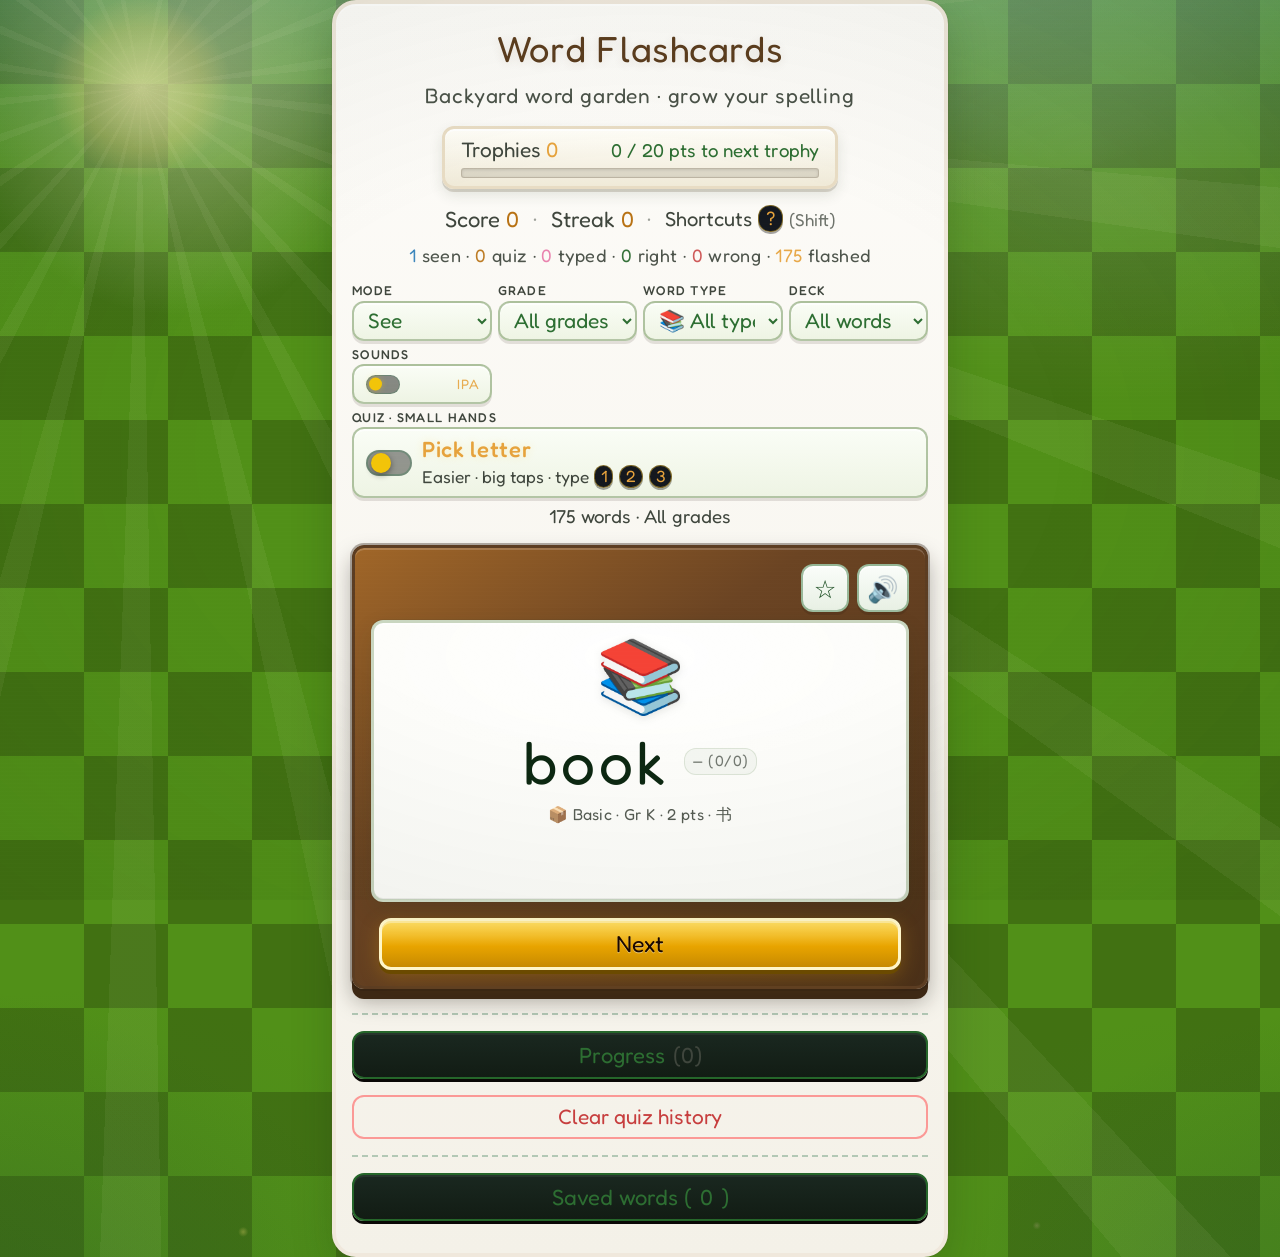
==== flashcards/index.html @ f50a5a00 "flashcards: trail panel fits full-scale mascot; theme and trail UX - Add strip-wrap padding and stag" ====
<!DOCTYPE html>
<html lang="en">
<head>
  <meta charset="UTF-8" />
  <meta name="viewport" content="width=device-width, initial-scale=1" />
  <meta name="description" content="Word flashcards in a bright backyard theme — see or quiz. Works from file:// via words-embed.js." />
  <title>Word Flashcards</title>
  <link rel="icon" href="favicon.png" type="image/png" sizes="32x32" />
  <link rel="preconnect" href="https://fonts.googleapis.com" />
  <link rel="preconnect" href="https://fonts.gstatic.com" crossorigin />
  <link
    href="https://fonts.googleapis.com/css2?family=Fredoka:wght@400;500;600&family=Fredoka+One&display=swap"
    rel="stylesheet"
  />
  <link rel="stylesheet" href="styles.css" />
</head>
<body>
  <div class="app">
    <header class="site-header">
      <h1 class="site-header__title">Word Flashcards</h1>
      <p class="site-header__subtitle">Backyard word garden · grow your spelling</p>
      <div class="site-header__trophy" id="trophy-panel">
        <div class="site-header__trophy-row">
          <span class="site-header__trophy-label">Trophies <strong id="trophy-val">0</strong></span>
          <span class="site-header__trophy-pts" id="trophy-to-next" aria-live="polite">0 / 20 pts to next trophy</span>
        </div>
        <div
          class="trophy-bar"
          id="trophy-bar"
          role="progressbar"
          aria-valuemin="0"
          aria-valuemax="20"
          aria-valuenow="0"
          aria-label="Points toward next trophy"
        >
          <div class="trophy-bar__fill" id="trophy-bar-fill"></div>
        </div>
      </div>
      <p class="site-header__stats" id="score-strip" aria-live="polite">
        <span class="site-header__stat">Score <strong id="points-val">0</strong></span>
        <span class="site-header__sep">·</span>
        <span class="site-header__stat">Streak <strong id="streak-val">0</strong></span>
        <span class="site-header__sep">·</span>
        <span
          class="site-header__stat site-header__kbd-hint"
          title="Show keyboard shortcuts (Shift+?)"
          >Shortcuts <kbd class="kbd-chip kbd-chip--tiny">?</kbd>
          <span class="site-header__kbd-hint-sub">(Shift)</span></span>
      </p>
      <p
        class="site-header__coverage"
        id="coverage-stats"
        aria-live="polite"
        aria-atomic="true"
      ></p>
    </header>

    <div class="control-bar" role="toolbar" aria-label="Study options">
      <div class="control-bar__field">
        <label class="control-bar__label" for="study-mode">Mode</label>
        <select id="study-mode" class="control-bar__select" autocomplete="off" title="Study mode">
          <option value="see">See</option>
          <option value="quiz">Quiz</option>
          <option value="typeall">Type word</option>
        </select>
      </div>
      <div class="control-bar__field">
        <label class="control-bar__label" for="grade-filter">Grade</label>
        <select
          id="grade-filter"
          class="control-bar__select"
          autocomplete="off"
          title="Up to this reading grade"
        ></select>
      </div>
      <div class="control-bar__field">
        <label class="control-bar__label" for="word-type-filter">Word type</label>
        <select
          id="word-type-filter"
          class="control-bar__select"
          autocomplete="off"
          title="Filter by phonics or topic"
        ></select>
      </div>
      <div class="control-bar__field">
        <label class="control-bar__label" for="deck-scope">Deck</label>
        <select id="deck-scope" class="control-bar__select" autocomplete="off" title="Which cards">
          <option value="all">All words</option>
          <option value="favorites">Saved</option>
        </select>
      </div>
      <div class="control-bar__field control-bar__field--phonetics">
        <span class="control-bar__label" id="phonetic-marks-label">Sounds</span>
        <label class="cycle-maze-toggle control-bar__phonetics-toggle">
          <input
            type="checkbox"
            id="phonetic-marks-toggle"
            class="cycle-maze-toggle__input sr-only"
            role="switch"
            autocomplete="off"
            aria-checked="false"
            aria-labelledby="phonetic-marks-label"
            aria-describedby="phonetic-marks-hint"
          />
          <span class="cycle-maze-toggle__track" aria-hidden="true"></span>
          <span class="cycle-maze-toggle__text">IPA</span>
        </label>
        <span id="phonetic-marks-hint" class="sr-only">
          When on, show IPA and “Say” spelling on each card and in word peek.
        </span>
      </div>
      <div
        class="control-bar__field control-bar__field--quiz-gap-choose"
        id="quiz-gap-choice-field"
        hidden
      >
        <span class="control-bar__label">Quiz · small hands</span>
        <label class="pick-letter-toggle">
          <input
            type="checkbox"
            id="quiz-gap-choice-mode"
            class="pick-letter-toggle__input sr-only"
            role="switch"
            autocomplete="off"
            aria-checked="false"
            aria-label="Pick letter with big buttons and number keys"
          />
          <span class="pick-letter-toggle__surface" aria-hidden="true">
            <span class="pick-letter-toggle__track">
              <span class="pick-letter-toggle__knob"></span>
            </span>
          </span>
          <span class="pick-letter-toggle__copy">
            <span class="pick-letter-toggle__title">Pick letter</span>
            <span class="pick-letter-toggle__sub"
              >Easier · big taps · type
              <kbd class="kbd-chip kbd-chip--tiny">1</kbd> <kbd class="kbd-chip kbd-chip--tiny">2</kbd>
              <kbd class="kbd-chip kbd-chip--tiny">3</kbd></span>
          </span>
        </label>
      </div>
    </div>

    <p class="deck-hint" id="deck-hint" aria-live="polite"></p>

    <main class="main">
      <section id="card" class="flashcard" aria-label="Current word">
        <div class="flashcard__toolbar">
          <button
            type="button"
            id="btn-favorite"
            class="flashcard__tool flashcard__tool--fav"
            title="Save word"
            aria-label="Save word"
            aria-pressed="false"
          >
            &#9734;
          </button>
          <button type="button" id="btn-speak" class="flashcard__tool" title="Hear word" aria-label="Hear word">
            &#128266;
          </button>
        </div>

        <div class="flashcard__surface">
          <div class="flashcard__fx" aria-hidden="true">
            <div class="flashcard__waka">
              <div class="flashcard__waka-pellets">
                <i></i><i></i><i></i><i></i><i></i><i></i><i></i>
              </div>
              <div class="flashcard__waka-pac">
                <div class="flashcard__waka-pac-face"></div>
              </div>
            </div>
            <div class="flashcard__ghost-boo">
              <span class="flashcard__ghost-sprite">&#128123;</span>
            </div>
          </div>
          <span id="card-emoji" class="flashcard__emoji" aria-hidden="true"></span>
          <div id="card-word-row" class="flashcard__word-row">
            <p id="card-english" class="flashcard__word" hidden></p>
            <span id="card-meta-rate" class="word-rate-pill word-rate-pill--by-word"></span>
          </div>

          <div
            id="card-pronunciation"
            class="flashcard__pronunciation"
            hidden
            aria-hidden="true"
          >
            <span id="card-pron-ipa-seg" class="flashcard__pron-seg" hidden>
              <span class="flashcard__pron-label">IPA</span>
              <span id="card-pron-ipa" class="flashcard__pron-ipa"></span>
            </span>
            <span id="card-pron-mid" class="flashcard__pron-mid" hidden aria-hidden="true">·</span>
            <span id="card-pron-respell-seg" class="flashcard__pron-seg" hidden>
              <span class="flashcard__pron-label">Say</span>
              <span id="card-pron-respell" class="flashcard__pron-respell"></span>
            </span>
          </div>

          <div
            id="cycle-maze-outer"
            class="cycle-maze-outer"
            hidden
          >
            <div class="cycle-maze-outer__bar">
              <label class="cycle-maze-toggle">
                <input
                  type="checkbox"
                  id="cycle-maze-toggle"
                  class="cycle-maze-toggle__input sr-only"
                  role="switch"
                  checked
                  autocomplete="off"
                  aria-checked="true"
                  aria-label="Show eat trail (chomper and suns)"
                />
                <span class="cycle-maze-toggle__track" aria-hidden="true"></span>
                <span class="cycle-maze-toggle__text">Trail</span>
              </label>
            </div>
            <div
              id="cycle-maze"
              class="cycle-maze"
              role="region"
              aria-label="Chomper eats one sun each time you get a word right. Ten rights refill the row."
              hidden
            >
              <p class="cycle-maze__stats" id="cycle-maze-stats" aria-live="polite"></p>
              <div class="cycle-maze__strip-wrap">
                <div class="cycle-maze__stage">
                  <div
                    class="cycle-maze__chomper-slot"
                    id="cycle-maze-chomper-slot"
                    aria-hidden="true"
                  ></div>
                  <div class="cycle-maze__strip" id="cycle-maze-strip" role="list"></div>
                </div>
              </div>
            </div>
          </div>

          <div id="spell-zone" class="flashcard__spell" hidden>
            <div id="quiz-word-row" class="flashcard__word-row flashcard__word-row--quiz"></div>
            <div id="spell-inline" class="spell-inline"></div>
            <input
              id="spell-input"
              class="spell-input-inline"
              type="text"
              maxlength="1"
              autocomplete="off"
              spellcheck="false"
              autocapitalize="off"
              inputmode="text"
              aria-label="Your answer"
            />
            <div id="spell-choice-wrap" class="spell-choice-wrap" hidden>
              <p id="spell-choice-hint" class="spell-choice-hint"></p>
              <div
                id="spell-choice-row"
                class="spell-choice-row"
                role="group"
                aria-label="Missing letter: choose 1, 2, or 3 on the keyboard, or tap"
              ></div>
            </div>
          </div>

          <p id="card-meta" class="flashcard__meta flashcard__meta-wrap">
            <span id="card-meta-line" class="flashcard__meta-line"></span>
          </p>
          <p id="feedback" class="flashcard__feedback" role="status" aria-live="assertive"></p>
        </div>

        <div class="flashcard__actions">
          <button
            type="button"
            id="btn-cheat"
            class="btn btn--secondary"
            hidden
            aria-label="Peek shows the letter and spells the word"
          >
            Peek
          </button>
          <button type="button" id="btn-next" class="btn btn--primary">Next</button>
        </div>
      </section>

      <p id="load-error" class="load-error" hidden></p>

      <section class="progress-panel" id="review-panel" aria-label="Quiz progress">
        <button type="button" class="progress-panel__toggle" id="btn-review-toggle" aria-expanded="false">
          Progress <span class="progress-panel__count">(<span id="review-count">0</span>)</span>
        </button>
        <div class="progress-panel__body" id="review-body" hidden>
          <p class="progress-panel__hint" id="review-empty">
            Take a quiz to see words here. Tap a word to open it like See mode (save, hear).
          </p>
          <div class="progress-grid" aria-label="Words and scores">
            <div class="progress-grid__head">
              <span>Word</span>
              <span>Score</span>
              <span class="progress-grid__pct-h">%</span>
            </div>
            <ul class="progress-grid__list" id="review-list"></ul>
          </div>
        </div>
      </section>

      <div class="history-reset">
        <button type="button" id="btn-clear-history" class="btn btn--clear-history">
          Clear quiz history
        </button>
      </div>

      <section class="progress-panel progress-panel--favorites" id="favorites-panel" aria-label="Saved words">
        <button type="button" class="progress-panel__toggle" id="btn-favorites-toggle" aria-expanded="false">
          Saved words (<span id="favorites-count">0</span>)
        </button>
        <div class="progress-panel__body" id="favorites-body" hidden>
          <p class="progress-panel__hint" id="favorites-empty">
            Tap Save on a card, then choose Saved in Deck. Tap a saved word for details, sound, and save.
          </p>
          <ul class="saved-list" id="favorites-list"></ul>
        </div>
      </section>
    </main>
  </div>

  <aside id="chinese-aside" class="chinese-aside" hidden aria-hidden="true"></aside>

  <div class="word-peek-modal" id="word-peek-modal" hidden>
    <div class="word-peek-modal__backdrop" id="word-peek-modal-backdrop"></div>
    <div
      class="word-peek-modal__panel flashcard word-peek-modal__flashcard"
      role="dialog"
      aria-modal="true"
      aria-labelledby="word-peek-word"
    >
      <div class="flashcard__toolbar word-peek-modal__toolbar">
        <button
          type="button"
          id="word-peek-favorite"
          class="flashcard__tool flashcard__tool--fav"
          title="Save word"
          aria-label="Save word"
          aria-pressed="false"
          disabled
        >
          &#9734;
        </button>
        <button
          type="button"
          id="word-peek-speak"
          class="flashcard__tool"
          title="Hear word"
          aria-label="Hear word"
        >
          &#128266;
        </button>
      </div>
      <div class="flashcard__surface word-peek-modal__surface">
        <span id="word-peek-emoji" class="flashcard__emoji" aria-hidden="true"></span>
        <p id="word-peek-word" class="flashcard__word"></p>
        <div
          id="word-peek-pronunciation"
          class="flashcard__pronunciation word-peek-modal__pron"
          hidden
          aria-hidden="true"
        >
          <span id="word-peek-pron-ipa-seg" class="flashcard__pron-seg" hidden>
            <span class="flashcard__pron-label">IPA</span>
            <span id="word-peek-pron-ipa" class="flashcard__pron-ipa"></span>
          </span>
          <span id="word-peek-pron-mid" class="flashcard__pron-mid" hidden aria-hidden="true">·</span>
          <span id="word-peek-pron-respell-seg" class="flashcard__pron-seg" hidden>
            <span class="flashcard__pron-label">Say</span>
            <span id="word-peek-pron-respell" class="flashcard__pron-respell"></span>
          </span>
        </div>
        <div id="word-peek-meta" class="flashcard__meta word-peek-modal__meta flashcard__meta--condensed">
          <span id="word-peek-meta-line" class="flashcard__meta-line"></span>
          <span id="word-peek-meta-rate" class="word-rate-pill word-rate-pill--peek"></span>
        </div>
      </div>
      <button type="button" id="word-peek-close" class="btn btn--primary word-peek-modal__close">
        Close
      </button>
    </div>
  </div>

  <div class="kbd-shortcuts-modal" id="kbd-shortcuts-modal" hidden>
    <div class="kbd-shortcuts-modal__backdrop" id="kbd-shortcuts-modal-backdrop"></div>
    <div
      class="kbd-shortcuts-modal__panel"
      role="dialog"
      aria-modal="true"
      aria-labelledby="kbd-shortcuts-title"
    >
      <h2 id="kbd-shortcuts-title" class="kbd-shortcuts-modal__title">Keyboard shortcuts</h2>
      <ul class="kbd-shortcuts-modal__list" id="kbd-shortcuts-list"></ul>
      <p class="kbd-shortcuts-modal__footnote" id="kbd-shortcuts-footnote"></p>
      <button type="button" id="kbd-shortcuts-close" class="btn btn--primary">
        Close
      </button>
    </div>
  </div>

  <script src="words-embed.js"></script>
  <script src="app.js" defer></script>
</body>
</html>
---- flashcards/styles.css ----
/* Backyard / lawn · bright daytime palette (legacy token names keep components working) */
:root {
  --space-1: 8px;
  --space-2: 16px;
  --space-3: 24px;
  --space-4: 32px;
  /* Accents — sunflower, flower, veggie pops */
  --pac-yellow: #f2c409;
  --pac-yellow-hot: #ffe066;
  --ghost-cyan: #3d8c6e;
  --ghost-pink: #e879a9;
  --ghost-orange: #e8943a;
  --ghost-red: #d94a4a;
  --maze-navy: #2d5a1f;
  --maze-ink: #1a3312;
  --crt-bg: #5a9a3e;
  --crt-surface: #e8f4dc;
  --crt-screen: #fafcf8;
  --crt-green: #2d6e32;
  --crt-green-dim: #25662a;
  --crt-amber: #b87214;
  --crt-amber-hot: #e6a23c;
  --crt-red: #c73e3e;
  --crt-blue: #2f7eb8;
  --bezel: #6b4423;
  --bezel-lit: #8b5a2b;
  /* High-contrast reading text (cream / white panels) */
  --ink: #141c16;
  --muted: #3f463d;
  --text-soft: #4a5248;
  --card-bg: var(--crt-screen);
  --accent: var(--crt-green);
  --accent-soft: rgba(45, 110, 50, 0.14);
  --primary: var(--crt-green-dim);
  --primary-dark: #1a4220;
  /* Backyard lawn: big squares — two deep greens (readable UI stays on .app / card) */
  --lawn-check-light: #519018;
  --lawn-check-dark: #417112;
  --lawn-check-size: clamp(80px, 22vmin, 168px);
  --good: var(--crt-green);
  --bad: var(--crt-red);
  --fav-on: var(--pac-yellow-hot);
  --radius-card: 12px;
  --radius-pill: 12px;
  --shadow-card: inset 0 2px 0 rgba(255, 255, 255, 0.45), inset 0 -1px 0 rgba(0, 0, 0, 0.06),
    0 0 0 1px rgba(62, 48, 28, 0.12), 0 10px 24px rgba(30, 60, 24, 0.12);
  /* Kid-friendly: rounded, readable (IPA still uses system phonetic fonts on .flashcard__pron-ipa) */
  --font-display: "Fredoka One", "Fredoka", system-ui, sans-serif;
  --font-marquee: var(--font-display);
  font-family: "Fredoka", system-ui, "Segoe UI", sans-serif;
  font-size: 22px;
  font-weight: 400;
}

*,
*::before,
*::after {
  box-sizing: border-box;
}

body {
  margin: 0;
  min-height: 100dvh;
  color: var(--ink);
  -webkit-tap-highlight-color: transparent;
  background-color: var(--lawn-check-dark);
  /* Layered sky + lawn cartoon vibe (PvZ-like): soft sun, rays, distant plants — low contrast */
  background-image:
    /* Sun: bright core */
    radial-gradient(
      circle 14vmin at 11% 7%,
      rgba(255, 244, 175, 0.55) 0%,
      rgba(255, 228, 120, 0.22) 48%,
      transparent 72%
    ),
    /* Sun: very soft long rays */
    repeating-conic-gradient(
      from 0deg at 11% 7%,
      transparent 0deg 11deg,
      rgba(255, 252, 215, 0.055) 11deg 14deg
    ),
    /* Big daylight wash */
    radial-gradient(circle 52vmin at 14% 8%, rgba(255, 248, 214, 0.38) 0%, transparent 46%),
    /* Bottom “bushes” / plant mass — corners only, sits on lawn */
    radial-gradient(ellipse 72% 52% at -10% 108%, rgba(34, 78, 32, 0.32) 0%, transparent 58%),
    radial-gradient(ellipse 48% 38% at 6% 102%, rgba(58, 112, 48, 0.22) 0%, transparent 62%),
    radial-gradient(ellipse 68% 48% at 112% 106%, rgba(36, 82, 34, 0.3) 0%, transparent 56%),
    radial-gradient(ellipse 44% 34% at 94% 101%, rgba(62, 118, 52, 0.2) 0%, transparent 60%),
    /* Tiny non-distracting specks (flower / seed packet feel) */
    radial-gradient(circle 0.32rem at 19% 98%, rgba(255, 224, 110, 0.38) 0%, transparent 72%),
    radial-gradient(circle 0.26rem at 81% 97.5%, rgba(255, 190, 200, 0.22) 0%, transparent 72%),
    radial-gradient(circle 0.28rem at 48% 99%, rgba(240, 250, 160, 0.3) 0%, transparent 70%),
    radial-gradient(ellipse 140% 85% at 50% -25%, rgba(255, 255, 255, 0.38) 0%, transparent 52%),
    radial-gradient(ellipse 70% 45% at 85% 12%, rgba(255, 255, 255, 0.12) 0%, transparent 45%),
    linear-gradient(
      180deg,
      rgba(110, 175, 220, 0.26) 0%,
      rgba(110, 175, 220, 0.05) 14%,
      transparent 28%
    ),
    repeating-conic-gradient(
      var(--lawn-check-light) 0% 25%,
      var(--lawn-check-dark) 0% 50%
    );
  background-size:
    auto,
    auto,
    auto,
    auto,
    auto,
    auto,
    auto,
    auto,
    auto,
    auto,
    auto,
    auto,
    auto,
    var(--lawn-check-size) var(--lawn-check-size);
  position: relative;
}

/* Subtle paper grain — much lighter than CRT scanlines */
body::before {
  content: "";
  position: fixed;
  inset: 0;
  pointer-events: none;
  z-index: 10000;
  background: repeating-linear-gradient(
    0deg,
    rgba(255, 255, 255, 0.03) 0px,
    rgba(255, 255, 255, 0.03) 1px,
    transparent 1px,
    transparent 4px
  );
  opacity: 0.35;
  mix-blend-mode: overlay;
}

body::after {
  content: "";
  position: fixed;
  inset: 0;
  pointer-events: none;
  z-index: 9999;
  background: radial-gradient(ellipse at center, transparent 45%, rgba(22, 40, 14, 0.08) 100%);
}

.app {
  position: relative;
  z-index: 1;
  max-width: 28rem;
  margin: 0 auto;
  padding: var(--space-3) var(--space-2) var(--space-4);
  /* Cream “mat” on the lawn — no green checker behind type (contrast) */
  background-color: #fbf9f4;
  background-image: linear-gradient(180deg, #fdfcf9 0%, #f4f1e8 100%);
  border-radius: 24px;
  border: 4px solid #f0e8dc;
  box-shadow:
    0 0 0 1px rgba(100, 85, 55, 0.12),
    0 14px 40px rgba(25, 45, 18, 0.22),
    inset 0 2px 0 rgba(255, 255, 255, 0.92);
}

.app > * {
  position: relative;
  z-index: 1;
}

/* —— Header —— */
.site-header {
  text-align: center;
  margin-bottom: var(--space-2);
}

.site-header__title {
  margin: 0 0 10px;
  font-family: var(--font-marquee);
  font-size: clamp(1.15rem, 5.5vw, 1.65rem);
  font-weight: 400;
  letter-spacing: 0.02em;
  line-height: 1.2;
  text-transform: none;
  color: #5c3d1e;
  text-shadow:
    0 1px 0 rgba(255, 255, 255, 0.55),
    0 2px 10px rgba(92, 61, 30, 0.12);
}

.site-header__subtitle {
  margin: 0 0 var(--space-2);
  font-family: inherit;
  font-size: 0.95rem;
  letter-spacing: 0.04em;
  color: var(--text-soft);
  text-shadow: none;
  line-height: 1.35;
  text-align: center;
}

.site-header__trophy {
  margin: 0 auto var(--space-2);
  max-width: 18rem;
  padding: var(--space-1) var(--space-2);
  background: linear-gradient(180deg, #fffef8 0%, #f0ead8 100%);
  border: 3px solid #e8dcc4;
  border-radius: var(--radius-pill);
  box-shadow:
    inset 0 2px 0 rgba(255, 255, 255, 0.85),
    0 3px 0 rgba(92, 74, 48, 0.2),
    0 6px 14px rgba(40, 60, 30, 0.12);
}

.site-header__trophy-row {
  display: flex;
  align-items: baseline;
  justify-content: space-between;
  gap: var(--space-1);
  margin-bottom: 6px;
}

.site-header__trophy-label {
  font-size: 0.95rem;
  color: var(--muted);
}

.site-header__trophy-label strong {
  color: var(--crt-amber-hot);
  font-weight: 400;
  text-shadow: none;
}

.site-header__trophy-pts {
  font-size: 0.85rem;
  color: var(--crt-green);
  text-align: right;
  white-space: nowrap;
  text-shadow: none;
}

.trophy-bar {
  height: 10px;
  border-radius: 3px;
  background: rgba(60, 48, 32, 0.12);
  border: 1px solid rgba(62, 48, 28, 0.2);
  overflow: hidden;
  box-shadow: inset 0 1px 3px rgba(0, 0, 0, 0.12);
}

.trophy-bar__fill {
  height: 100%;
  width: 0%;
  border-radius: 2px;
  background: linear-gradient(180deg, #f0c14b 0%, #d4a017 100%);
  box-shadow: 0 1px 4px rgba(200, 150, 30, 0.35);
  transition: width 0.35s ease-out;
}

.site-header__stats {
  margin: 0;
  font-size: 1rem;
  font-weight: 400;
  color: var(--muted);
}

.site-header__stats strong {
  color: var(--crt-amber);
  font-weight: 400;
  text-shadow: none;
}

.site-header__sep {
  margin: 0 0.35rem;
  opacity: 0.5;
  color: var(--muted);
}

.site-header__kbd-hint {
  white-space: nowrap;
  font-size: 0.92rem;
}

.site-header__kbd-hint-sub {
  font-size: 0.85em;
  opacity: 0.75;
}

.site-header__coverage {
  margin: 0.5rem 0 0;
  padding: 0 0.25rem;
  font-size: 0.82rem;
  font-weight: 400;
  line-height: 1.35;
  letter-spacing: 0.02em;
  color: var(--muted);
  opacity: 0.92;
}

.site-header__coverage .coverage-num {
  font-weight: 400;
  font-variant-numeric: tabular-nums;
}

.site-header__coverage .coverage-num--seen {
  color: var(--crt-blue);
  text-shadow: none;
}

.site-header__coverage .coverage-num--quiz {
  color: var(--crt-amber);
  text-shadow: none;
}

.site-header__coverage .coverage-num--typed {
  color: var(--ghost-pink);
  text-shadow: none;
}

.site-header__coverage .coverage-num--right {
  color: var(--crt-green-dim);
  text-shadow: none;
}

.site-header__coverage .coverage-num--wrong {
  color: var(--crt-red);
  opacity: 0.92;
  text-shadow: none;
}

.site-header__coverage .coverage-num--flashed {
  color: var(--crt-amber-hot);
  text-shadow: none;
}

/* —— Keyboard shortcuts help (Shift + ?) —— */
.kbd-shortcuts-modal {
  position: fixed;
  inset: 0;
  z-index: 10060;
  display: flex;
  align-items: center;
  justify-content: center;
  padding: var(--space-2);
}

.kbd-shortcuts-modal[hidden] {
  display: none !important;
}

.kbd-shortcuts-modal__backdrop {
  position: absolute;
  inset: 0;
  background: rgba(0, 0, 0, 0.72);
}

.kbd-shortcuts-modal__panel {
  position: relative;
  z-index: 1;
  width: 100%;
  max-width: 26rem;
  max-height: min(90vh, 36rem);
  overflow: auto;
  padding: var(--space-3);
  border-radius: var(--radius-card);
  border: 4px solid #f5f0e6;
  background: linear-gradient(180deg, #fffef8 0%, #f0ead8 100%);
  box-shadow:
    0 0 0 2px rgba(107, 68, 35, 0.2),
    0 12px 40px rgba(40, 60, 30, 0.2);
}

.kbd-shortcuts-modal__title {
  margin: 0 0 var(--space-2);
  font-family: var(--font-marquee);
  font-size: clamp(1rem, 4.2vw, 1.25rem);
  font-weight: 400;
  line-height: 1.25;
  text-align: center;
  text-transform: none;
  color: #5c3d1e;
  text-shadow: 0 1px 0 rgba(255, 255, 255, 0.5);
}

.kbd-shortcuts-modal__list {
  list-style: none;
  margin: 0 0 var(--space-2);
  padding: 0;
  display: flex;
  flex-direction: column;
  gap: 10px;
}

.kbd-shortcuts-modal__item {
  display: grid;
  grid-template-columns: minmax(0, auto) minmax(0, 1fr);
  gap: var(--space-2);
  align-items: start;
  padding: 8px var(--space-1);
  border-radius: var(--radius-pill);
  background: rgba(184, 216, 152, 0.25);
  border: 1px solid rgba(91, 130, 68, 0.28);
}

.kbd-shortcuts-modal__keys {
  display: flex;
  flex-wrap: wrap;
  align-items: center;
  gap: 4px;
  min-width: 6.5rem;
}

.kbd-shortcuts-modal__plus {
  font-size: 0.85rem;
  color: var(--muted);
  user-select: none;
}

.kbd-shortcuts-modal__desc {
  margin: 0;
  font-size: 1rem;
  line-height: 1.38;
  color: var(--ink);
}

.kbd-shortcuts-modal__footnote {
  margin: 0 0 var(--space-2);
  font-size: 0.88rem;
  line-height: 1.35;
  color: var(--muted);
}

/* Word detail popup (progress / saved lists) — see-mode style */
.word-peek-modal {
  position: fixed;
  inset: 0;
  z-index: 10058;
  display: flex;
  align-items: center;
  justify-content: center;
  padding: var(--space-2);
}

.word-peek-modal[hidden] {
  display: none !important;
}

.word-peek-modal__backdrop {
  position: absolute;
  inset: 0;
  background: rgba(0, 0, 0, 0.72);
}

.word-peek-modal__flashcard {
  position: relative;
  z-index: 1;
  width: 100%;
  max-width: 24rem;
  margin: 0;
}

.word-peek-modal__surface {
  min-height: 7.5rem;
}

.word-peek-modal__surface .flashcard__word {
  margin-bottom: var(--space-1);
}

.word-peek-modal__close {
  width: 100%;
  margin-top: var(--space-2);
}

.saved-list__item--action {
  cursor: pointer;
  transition: border-color 0.15s ease, background 0.15s ease, transform 0.08s ease;
}

.saved-list__item--action:hover {
  border-color: rgba(200, 170, 80, 0.55);
  background: rgba(232, 244, 216, 0.95);
}

.saved-list__item--action:focus {
  outline: none;
}

.saved-list__item--action:focus-visible {
  border-color: var(--crt-amber);
  box-shadow: 0 0 0 2px rgba(255, 204, 51, 0.35);
}

.progress-grid__row--action {
  cursor: pointer;
}

.progress-grid__row--action:focus {
  outline: none;
}

.progress-grid__row--action:focus-visible {
  border-color: rgba(100, 180, 95, 0.55);
  box-shadow: 0 0 0 2px rgba(100, 180, 95, 0.25);
}

/* —— Control bar (2×2 narrow, one row on wide screens) —— */
.control-bar {
  display: grid;
  grid-template-columns: repeat(2, minmax(0, 1fr));
  gap: 6px;
  align-items: end;
  margin-bottom: 6px;
}

@media (min-width: 36rem) {
  .control-bar {
    grid-template-columns: repeat(4, minmax(0, 1fr));
  }
}

.control-bar__field {
  display: flex;
  flex-direction: column;
  gap: 2px;
  min-width: 0;
}

.control-bar__label {
  font-size: 0.58rem;
  font-weight: 500;
  text-transform: uppercase;
  letter-spacing: 0.1em;
  color: var(--muted);
  line-height: 1.2;
}

.control-bar__select {
  width: 100%;
  height: 40px;
  padding: 0 10px;
  font: inherit;
  font-size: 0.95rem;
  font-weight: 400;
  border-radius: var(--radius-pill);
  border: 2px solid rgba(91, 130, 68, 0.45);
  background: linear-gradient(180deg, #fafdf6 0%, #eef4e4 100%);
  color: var(--crt-green);
  cursor: pointer;
  touch-action: manipulation;
  box-shadow: inset 0 2px 0 rgba(255, 255, 255, 0.7), 0 3px 0 rgba(45, 30, 18, 0.12);
}

.control-bar__select:focus {
  outline: none;
  border-color: var(--crt-amber);
  box-shadow: 0 0 0 2px rgba(255, 204, 51, 0.25), inset 0 2px 0 rgba(255, 255, 255, 0.08);
}

.control-bar__field--quiz-gap-choose {
  grid-column: 1 / -1;
}

/* IPA / respelling toggle — same pill height as selects */
.control-bar__field--phonetics .control-bar__phonetics-toggle {
  margin: 0;
  width: 100%;
  min-height: 40px;
  padding: 0 10px 0 12px;
  box-sizing: border-box;
  border-radius: var(--radius-pill);
  border: 2px solid rgba(91, 130, 68, 0.45);
  background: linear-gradient(180deg, #fafdf6 0%, #eef4e4 100%);
  box-shadow:
    inset 0 2px 0 rgba(255, 255, 255, 0.7),
    0 3px 0 rgba(45, 30, 18, 0.12);
  justify-content: space-between;
  cursor: pointer;
  transition: border-color 0.15s ease, box-shadow 0.15s ease;
}

.control-bar__field--phonetics .control-bar__phonetics-toggle:focus-within {
  outline: none;
  border-color: var(--crt-amber);
  box-shadow:
    0 0 0 2px rgba(255, 204, 51, 0.25),
    inset 0 2px 0 rgba(255, 255, 255, 0.08);
}

/* Big “Pick letter” control — matches select pills, easy for small hands */
.pick-letter-toggle {
  display: flex;
  align-items: center;
  gap: 10px;
  margin: 0;
  padding: 8px 12px;
  min-height: 44px;
  border-radius: var(--radius-pill);
  border: 2px solid rgba(91, 130, 68, 0.45);
  background: linear-gradient(180deg, #fafdf6 0%, #eef4e4 100%);
  color: var(--ink);
  box-shadow:
    inset 0 2px 0 rgba(255, 255, 255, 0.7),
    0 3px 0 rgba(45, 30, 18, 0.12);
  cursor: pointer;
  touch-action: manipulation;
  user-select: none;
  transition: border-color 0.15s ease, box-shadow 0.15s ease;
}

.pick-letter-toggle:focus-within {
  border-color: var(--crt-amber);
  box-shadow:
    0 0 0 2px rgba(255, 204, 51, 0.25),
    inset 0 2px 0 rgba(255, 255, 255, 0.08);
}

.pick-letter-toggle__surface {
  flex-shrink: 0;
}

.pick-letter-toggle__track {
  position: relative;
  display: block;
  width: 46px;
  height: 26px;
  border-radius: 13px;
  background: rgba(0, 0, 0, 0.4);
  border: 2px solid rgba(55, 120, 85, 0.35);
  transition:
    background 0.18s ease,
    border-color 0.18s ease;
}

.pick-letter-toggle__knob {
  position: absolute;
  top: 50%;
  left: 3px;
  width: 20px;
  height: 20px;
  margin-top: -10px;
  border-radius: 50%;
  background: var(--pac-yellow);
  box-shadow: 0 2px 6px rgba(0, 0, 0, 0.45);
  transition:
    left 0.2s ease,
    background 0.2s ease;
}

.pick-letter-toggle__input:checked + .pick-letter-toggle__surface .pick-letter-toggle__track {
  background: rgba(150, 200, 120, 0.35);
  border-color: var(--crt-green-dim);
}

.pick-letter-toggle__input:checked + .pick-letter-toggle__surface .pick-letter-toggle__knob {
  left: 23px;
  background: var(--crt-green);
  box-shadow: 0 0 10px rgba(60, 130, 70, 0.35);
}

.pick-letter-toggle__copy {
  display: flex;
  flex-direction: column;
  gap: 2px;
  min-width: 0;
  flex: 1;
}

.pick-letter-toggle__title {
  font-size: 1rem;
  font-weight: 500;
  line-height: 1.15;
  letter-spacing: 0.03em;
  color: var(--crt-amber-hot);
  text-shadow: 0 0 8px rgba(255, 204, 51, 0.22);
}

.pick-letter-toggle__sub {
  font-size: 0.78rem;
  font-weight: 400;
  line-height: 1.28;
  color: var(--muted);
}

.kbd-chip {
  display: inline-block;
  padding: 0.12em 0.45em;
  font-size: 0.8em;
  font-family: inherit;
  line-height: 1.2;
  color: var(--crt-amber-hot);
  background: rgba(8, 12, 20, 0.95);
  border: 1px solid rgba(255, 204, 51, 0.45);
  border-radius: var(--radius-pill);
  box-shadow: 0 2px 0 rgba(0, 0, 0, 0.35);
}

.kbd-chip--tiny {
  padding: 0.06em 0.35em;
  font-size: 0.95em;
  margin: 0 1px;
  vertical-align: 0.08em;
}

/* —— Quiz / type word: eat trail above the question + compact toggle —— */
.cycle-maze-outer {
  align-self: stretch;
  width: calc(100% - 2 * var(--space-2));
  max-width: calc(100% - 2 * var(--space-2));
  min-width: 0;
  margin: 0 var(--space-2) 4px;
  display: flex;
  flex-direction: column;
  gap: 3px;
}

.cycle-maze-outer[hidden] {
  display: none !important;
}

.cycle-maze-outer__bar {
  display: flex;
  justify-content: flex-end;
  align-items: center;
  min-height: 0;
  line-height: 1;
}

.cycle-maze-toggle {
  display: inline-flex;
  align-items: center;
  gap: 5px;
  margin: 0;
  cursor: pointer;
  user-select: none;
  touch-action: manipulation;
  font-size: 0.62rem;
  font-weight: 400;
  letter-spacing: 0.06em;
  text-transform: uppercase;
  color: var(--muted);
}

.cycle-maze-toggle__track {
  position: relative;
  flex-shrink: 0;
  width: 34px;
  height: 19px;
  border-radius: 10px;
  background: rgba(0, 0, 0, 0.45);
  border: 1px solid rgba(55, 120, 85, 0.32);
  transition:
    background 0.15s ease,
    border-color 0.15s ease;
}

.cycle-maze-toggle__track::after {
  content: "";
  position: absolute;
  top: 50%;
  left: 2px;
  width: 13px;
  height: 13px;
  border-radius: 50%;
  background: var(--pac-yellow);
  transform: translateY(-50%);
  transition:
    transform 0.15s ease,
    background 0.15s ease;
  box-shadow: 0 0 6px rgba(255, 204, 0, 0.35);
}

.cycle-maze-toggle__input:checked + .cycle-maze-toggle__track {
  background: rgba(180, 220, 140, 0.45);
  border-color: rgba(45, 110, 55, 0.42);
}

.cycle-maze-toggle__input:checked + .cycle-maze-toggle__track::after {
  transform: translate(15px, -50%);
  background: var(--crt-green);
}

.cycle-maze-toggle:focus-within .cycle-maze-toggle__track {
  box-shadow: 0 0 0 2px rgba(255, 204, 51, 0.35);
}

.cycle-maze-toggle__text {
  color: var(--crt-amber-hot);
  opacity: 0.88;
}

.cycle-maze {
  display: flex;
  flex-direction: column;
  gap: 0.03rem;
  align-self: stretch;
  width: 100%;
  max-width: 100%;
  min-width: 0;
  margin: 0;
  padding: 0.06rem 4px 0.14rem;
  border-radius: var(--radius-pill);
  border: 3px solid rgba(255, 252, 248, 0.92);
  background: linear-gradient(180deg, #9ccc65 0%, #7cb342 45%, #689f38 100%);
  box-shadow:
    inset 0 2px 0 rgba(255, 255, 255, 0.35),
    0 2px 0 rgba(45, 80, 30, 0.25),
    0 4px 12px rgba(30, 60, 24, 0.15);
  transition: box-shadow 0.2s ease, transform 0.2s ease;
  /* Contain strip; avoid stray scrollbars from ink overflow + overflow-x:hidden quirks */
  overflow: hidden;
}

.cycle-maze[hidden] {
  display: none !important;
}

.cycle-maze__stats {
  margin: 0;
  padding: 0;
  font-family: inherit;
  font-size: clamp(0.58rem, 2vw, 0.7rem);
  line-height: 1.1;
  letter-spacing: 0.03em;
  text-align: center;
  color: #fffde7;
  text-shadow:
    0 1px 0 rgba(0, 0, 0, 0.25),
    0 0 12px rgba(0, 0, 0, 0.12);
}

.cycle-maze__strip-wrap {
  display: flex;
  justify-content: center;
  align-items: center;
  /* overflow-x:hidden + overflow-y:visible forces overflow-y:auto in browsers → vertical scrollbar
     when chomper scale(1.5) paints past the row — hide both axes and pad for the scaled sprite */
  overflow: hidden;
  width: 100%;
  max-width: 100%;
  min-height: 0;
  /* Room for scale(1.5) + munch glow so fully grown mascot isn’t clipped (overflow:hidden) */
  padding: 7px 0 9px;
  box-sizing: border-box;
}

.cycle-maze__stage {
  display: flex;
  flex-direction: row;
  align-items: center;
  width: 100%;
  max-width: 100%;
  min-width: 0;
  gap: 0;
  /* ~max box 42px × 1.5 + glow; flex row alone was too short */
  min-height: clamp(3.35rem, 12vmin, 4.35rem);
}

.cycle-maze__chomper-slot {
  flex: 0 0 auto;
  display: flex;
  align-items: center;
  justify-content: flex-end;
  z-index: 4;
  /* Match sprite box; overlap keeps trail tight without shrinking the plant art */
  width: clamp(26px, 7.5vw, 34px);
  min-width: 0;
  max-width: clamp(26px, 7.5vw, 34px);
  padding: 0;
  margin: 0 -7px 0 0;
  pointer-events: none;
}

.cycle-maze__chomper-pop {
  display: flex;
  align-items: center;
  justify-content: flex-end;
  width: 100%;
  transform-origin: 72% center;
  transition: none;
}

.cycle-maze__strip {
  display: flex;
  flex-direction: row;
  align-items: center;
  justify-content: space-between;
  flex-wrap: nowrap;
  column-gap: 0;
  flex: 1 1 0;
  width: 100%;
  max-width: 100%;
  min-width: 0;
  margin: 0;
  padding: 0;
  box-sizing: border-box;
}

.cycle-maze__cell {
  position: relative;
  flex: 1 1 0;
  min-width: 0;
  display: flex;
  flex-direction: row;
  align-items: center;
  justify-content: center;
  gap: 0;
  min-height: 0;
  overflow: visible;
}

.cycle-maze__cell--current {
  z-index: 1;
}

.cycle-maze__cell:has(.set-pellet--todo),
.cycle-maze__cell:has(.set-pellet--current) {
  padding: 0;
}

@keyframes cycle-maze-celebrate {
  0% {
    transform: scale(1);
    box-shadow:
      inset 0 2px 0 rgba(255, 255, 255, 0.35),
      0 2px 0 rgba(45, 80, 30, 0.25),
      0 4px 12px rgba(30, 60, 24, 0.15);
  }
  40% {
    transform: scale(1.025);
    box-shadow:
      inset 0 2px 0 rgba(255, 255, 255, 0.5),
      0 0 20px rgba(255, 255, 200, 0.55),
      0 2px 0 rgba(45, 80, 30, 0.2),
      0 6px 18px rgba(80, 140, 50, 0.3);
  }
  100% {
    transform: scale(1);
    box-shadow:
      inset 0 2px 0 rgba(255, 255, 255, 0.35),
      0 2px 0 rgba(45, 80, 30, 0.25),
      0 4px 12px rgba(30, 60, 24, 0.15);
  }
}

.cycle-maze--celebrate {
  animation: cycle-maze-celebrate 0.78s ease-out 1;
}

.cycle-maze--celebrate .cycle-maze__stats {
  animation: cycle-maze-stats-pop 0.78s ease-out 1;
}

@keyframes cycle-maze-sun-nom {
  0% {
    transform: translate(0, 0) scale(1.14);
    opacity: 1;
  }
  100% {
    transform: translate(var(--cycle-sun-dx, 0), var(--cycle-sun-dy, 0)) scale(0.28);
    opacity: 0;
  }
}

@keyframes cycle-maze-chomper-nom-pop {
  0% {
    transform: scale(1);
  }
  38% {
    transform: scale(1.1);
  }
  100% {
    transform: scale(1);
  }
}

@keyframes cycle-maze-sun-miss {
  0% {
    transform: scale(1.14);
    opacity: 1;
  }
  100% {
    transform: scale(0.55);
    opacity: 0;
  }
}

.cycle-maze--nom .set-pellet--current .set-pellet__glyph {
  animation: cycle-maze-sun-nom 0.48s cubic-bezier(0.33, 0, 0.22, 1) forwards;
}

.cycle-maze--nom .cycle-maze__chomper-pop {
  animation: cycle-maze-chomper-nom-pop 0.48s cubic-bezier(0.25, 0.9, 0.32, 1) 1;
}

.cycle-maze--miss .set-pellet--current .set-pellet__glyph {
  animation: cycle-maze-sun-miss 0.34s ease-in forwards;
}

.cycle-maze--miss .cycle-maze__chomper-pop {
  animation: none !important;
}

@keyframes cycle-maze-stats-pop {
  0%,
  100% {
    transform: none;
  }
  45% {
    transform: scale(1.06);
    color: #fff8c8;
  }
}

.set-pellet {
  display: flex;
  align-items: center;
  justify-content: center;
  margin-bottom: 0;
  flex-shrink: 0;
  min-width: 0.85rem;
  min-height: 1rem;
  background: transparent;
  border-radius: 0;
  box-shadow: none;
}

.set-pellet__glyph {
  display: block;
  font-size: 0.78rem;
  line-height: 1;
  user-select: none;
  transition:
    transform 0.2s ease,
    opacity 0.2s ease,
    filter 0.2s ease;
}

.set-pellet--todo .set-pellet__glyph {
  opacity: 0.95;
  display: inline-block;
  padding: 0 0.03rem;
  filter: drop-shadow(0 0 4px rgba(255, 200, 80, 0.55));
  animation: set-pellet-float 2.4s ease-in-out infinite;
}

.set-pellet--current .set-pellet__glyph {
  transform: scale(1.14);
  filter:
    drop-shadow(0 0 7px rgba(55, 120, 85, 0.9))
    drop-shadow(0 0 2px rgba(255, 255, 255, 0.45));
}

/* Wrong guess: same size as normal “current” sun — red tint only, no extra scale */
.set-pellet--current.set-pellet--wrong .set-pellet__glyph {
  transform: scale(1.14);
  animation: none;
  filter:
    drop-shadow(0 0 8px rgba(255, 70, 90, 0.88))
    drop-shadow(0 0 2px rgba(255, 255, 255, 0.35));
}

/* Zombie easter egg: trail treats are brains */
.set-pellet__glyph--brains {
  font-size: clamp(0.82rem, 3.6vw, 0.98rem);
}

.set-pellet--brains-trail.set-pellet--todo .set-pellet__glyph {
  filter:
    drop-shadow(0 0 5px rgba(232, 150, 180, 0.75))
    drop-shadow(0 0 3px rgba(200, 120, 160, 0.45));
}

.set-pellet--brains-trail.set-pellet--current .set-pellet__glyph {
  filter:
    drop-shadow(0 0 8px rgba(232, 140, 180, 0.95))
    drop-shadow(0 0 3px rgba(255, 255, 255, 0.4));
}

.set-pellet--brains-trail.set-pellet--current.set-pellet--wrong .set-pellet__glyph {
  filter:
    drop-shadow(0 0 8px rgba(255, 70, 90, 0.88))
    drop-shadow(0 0 2px rgba(255, 255, 255, 0.35));
}

.cycle-maze--brains-trail {
  box-shadow:
    inset 0 2px 0 rgba(255, 255, 255, 0.3),
    0 2px 0 rgba(45, 50, 70, 0.3),
    0 4px 14px rgba(80, 50, 90, 0.12);
}

.set-pellet--eaten .set-pellet__glyph {
  animation: set-pellet-chomp 0.16s ease-out 1 forwards;
}

/* Trail marks: ✖ clean correct, ⭕ peek / skip — no sun chomp tween */
.set-pellet--eaten.set-pellet--maze-cross .set-pellet__glyph,
.set-pellet--eaten.set-pellet--maze-soft .set-pellet__glyph {
  animation: none;
  font-size: clamp(0.72rem, 3.4vw, 0.92rem);
  filter: drop-shadow(0 0 5px rgba(255, 230, 140, 0.55));
}

.set-pellet--eaten.set-pellet--maze-soft .set-pellet__glyph {
  filter: drop-shadow(0 0 6px rgba(51, 214, 255, 0.45));
}

.set-pellet--eaten.set-pellet--great .set-pellet__glyph {
  filter: drop-shadow(0 0 4px rgba(255, 220, 100, 0.5));
}

.set-pellet--eaten.set-pellet--hurt .set-pellet__glyph {
  filter:
    drop-shadow(0 0 4px rgba(255, 120, 90, 0.45))
    grayscale(0.25);
}

.set-pellet--eaten.set-pellet--peek .set-pellet__glyph {
  filter: drop-shadow(0 0 5px rgba(100, 190, 255, 0.55));
}

.set-pellet--eaten.set-pellet--skip .set-pellet__glyph {
  opacity: 0.35;
  filter: grayscale(1) brightness(0.65);
}

@keyframes set-pellet-float {
  0%,
  100% {
    transform: translateY(0);
  }
  50% {
    transform: translateY(-3px);
  }
}

@keyframes set-pellet-chomp {
  0% {
    transform: scale(1.08);
    opacity: 1;
  }
  100% {
    transform: scale(0.38);
    opacity: 0.32;
  }
}

.set-bar__chomper {
  position: relative;
  flex-shrink: 0;
  width: 28px;
  height: 36px;
  margin-right: -2px;
  z-index: 2;
  pointer-events: none;
  transform-origin: center center;
  filter: drop-shadow(0 1px 3px rgba(0, 0, 0, 0.45));
  /* scale() set inline in JS so it always applies (some engines flake on scale(var(--x))) */
  transition: transform 0.12s ease;
}

.cycle-maze .set-bar__chomper {
  width: clamp(26px, 7.5vw, 34px);
  height: clamp(32px, 9.5vw, 42px);
  /* Grow toward the trail (less empty gap vs first pellet when scale → 1.5) */
  transform-origin: 80% 50%;
  margin-right: -10px;
  /* No transform transition: rebuilt nodes would tween scale and look like a wrong-answer “grow”. */
  transition: filter 0.22s ease;
}

/* Per-correct feedback: glow only on chomper (no panel scale / keyframes). */
.cycle-maze--chomper-glow .set-bar__chomper {
  filter:
    drop-shadow(0 0 12px rgba(100, 180, 95, 0.95))
    drop-shadow(0 0 22px rgba(190, 255, 120, 0.75))
    drop-shadow(0 1px 4px rgba(0, 0, 0, 0.5));
}

.set-bar__chomper-img {
  position: absolute;
  inset: 0;
  width: 100%;
  height: 100%;
  object-fit: contain;
  display: none;
}

.set-bar__chomper.has-sprite .set-bar__chomper-img {
  display: block;
}

.set-bar__chomper.has-sprite .set-bar__chomper-pac {
  display: none;
}

/* CSS Pac wedge fallback (mouth opens toward right / pellets) */
.set-bar__chomper-pac {
  position: absolute;
  inset: 0;
  border-radius: 50%;
  background: conic-gradient(
    var(--pac-yellow) 0 82%,
    transparent 82% 100%
  );
  transform: rotate(-28deg);
  animation: set-chomper-munch 0.45s steps(2, end) infinite;
}

@keyframes set-chomper-munch {
  0%,
  100% {
    transform: rotate(-24deg);
  }
  50% {
    transform: rotate(-40deg);
  }
}

@keyframes set-bar-bomb-shake {
  0%,
  100% {
    transform: translateX(0);
  }
  25% {
    transform: translateX(-3px);
  }
  75% {
    transform: translateX(3px);
  }
}

.cycle-maze--bomb-pulse {
  animation: set-bar-bomb-shake 0.38s ease-out 1;
  box-shadow:
    inset 0 0 22px rgba(210, 100, 140, 0.12),
    0 0 16px rgba(255, 80, 80, 0.45);
}

.deck-hint {
  margin: 0 0 var(--space-2);
  font-size: 0.85rem;
  font-weight: 400;
  color: var(--muted);
  line-height: 1.35;
  text-align: center;
}

.main {
  margin-top: var(--space-1);
}

/* —— Flashcard (wood frame + yard panel) —— */
.flashcard {
  position: relative;
  background: linear-gradient(145deg, #a06628 0%, #6b4423 38%, #4a3018 100%);
  border-radius: var(--radius-card);
  box-shadow:
    inset 0 2px 0 rgba(255, 255, 255, 0.18),
    0 0 0 2px rgba(45, 30, 18, 0.35),
    0 10px 0 #3d2814,
    0 12px 22px rgba(30, 20, 12, 0.35);
  border: 3px solid #5c3d22;
  padding: var(--space-2);
  transition: transform 0.2s ease, box-shadow 0.2s ease;
}

.flashcard--shake {
  animation: flashcard-shake 0.45s ease;
}

.flashcard--ok-pulse {
  animation: flashcard-ok 0.55s ease;
}

@keyframes flashcard-shake {
  0%,
  100% {
    transform: translateX(0);
  }
  20% {
    transform: translateX(-6px);
  }
  40% {
    transform: translateX(6px);
  }
  60% {
    transform: translateX(-4px);
  }
  80% {
    transform: translateX(4px);
  }
}

@keyframes flashcard-ok {
  0% {
    box-shadow: inset 0 1px 0 rgba(255, 255, 255, 0.1), 0 10px 0 #3d2814, 0 12px 22px rgba(30, 20, 12, 0.35);
  }
  40% {
    box-shadow: inset 0 1px 0 rgba(255, 255, 255, 0.12), 0 0 0 3px rgba(100, 180, 95, 0.45),
      0 10px 0 #3d2814, 0 12px 24px rgba(50, 120, 60, 0.2);
  }
  100% {
    box-shadow: inset 0 1px 0 rgba(255, 255, 255, 0.1), 0 10px 0 #3d2814, 0 12px 22px rgba(30, 20, 12, 0.35);
  }
}

/* Obvious “you got it” — whole screen area turns friendly green */
.flashcard--answer-ok .flashcard__surface {
  border-color: rgba(61, 140, 70, 0.75);
  background: linear-gradient(180deg, #e8f5e4 0%, #d4ecc8 45%, #c5e4b8 100%);
  box-shadow:
    inset 0 0 36px rgba(120, 200, 100, 0.18),
    0 0 0 2px rgba(61, 140, 70, 0.38),
    0 4px 16px rgba(40, 100, 50, 0.15);
  animation: celebrate-surface 0.75s ease;
}

@keyframes celebrate-surface {
  0% {
    filter: brightness(1);
    transform: scale(1);
  }
  50% {
    filter: brightness(1.12);
    transform: scale(1.01);
  }
  100% {
    filter: brightness(1);
    transform: scale(1);
  }
}

.flashcard--answer-ok .flashcard__emoji {
  animation: celebrate-bounce 0.6s ease;
}

@keyframes celebrate-bounce {
  0%,
  100% {
    transform: scale(1);
  }
  45% {
    transform: scale(1.12);
  }
}

.flashcard.disabled-soft {
  opacity: 0.5;
  pointer-events: none;
}

.flashcard__toolbar {
  display: flex;
  justify-content: flex-end;
  gap: var(--space-1);
  margin-bottom: var(--space-1);
}

.flashcard__tool {
  min-width: 48px;
  min-height: 48px;
  padding: 0 var(--space-1);
  font: inherit;
  font-size: 1.15rem;
  line-height: 1;
  font-weight: 400;
  border-radius: var(--radius-pill);
  border: 2px solid rgba(45, 110, 50, 0.45);
  background: linear-gradient(180deg, #fafdfa 0%, #e8f0e4 100%);
  color: #1b4d22;
  cursor: pointer;
  touch-action: manipulation;
  box-shadow: inset 0 2px 0 rgba(255, 255, 255, 0.65), 0 3px 0 rgba(45, 30, 18, 0.18);
  transition: transform 0.08s ease, background 0.15s ease, border-color 0.15s ease;
}

.flashcard__tool:not(:disabled):active {
  transform: translateY(2px) scale(0.98);
  box-shadow: inset 0 2px 4px rgba(0, 0, 0, 0.4), 0 1px 0 #0a0806;
}

.flashcard__tool:focus-visible {
  outline: none;
  border-color: var(--crt-amber);
  box-shadow: 0 0 0 2px rgba(255, 204, 51, 0.3), inset 0 2px 0 rgba(255, 255, 255, 0.08);
}

.flashcard__tool:disabled {
  opacity: 0.4;
  cursor: not-allowed;
}

.flashcard__tool--fav.flashcard__tool--on {
  color: #5c3d1e;
  border-color: #c9a227;
  background: linear-gradient(180deg, #fff6cc 0%, #f0d060 100%);
  text-shadow: none;
}

.flashcard__surface {
  position: relative;
  display: flex;
  flex-direction: column;
  align-items: center;
  text-align: center;
  padding: var(--space-2) var(--space-2) var(--space-3);
  min-height: 12rem;
  /* High-contrast reading panel — checker stays on body only */
  background-color: #fdfdfa;
  background-image: radial-gradient(ellipse 90% 70% at 50% 12%, rgba(255, 255, 255, 0.95) 0%, transparent 55%);
  border-radius: var(--radius-card);
  border: 3px solid rgba(91, 130, 68, 0.32);
  box-shadow: var(--shadow-card);
}

/* Pac-style “eat the word” overlay + ghost miss (wrong answer) */
.flashcard__fx {
  position: absolute;
  inset: 0;
  z-index: 4;
  pointer-events: none;
  overflow: hidden;
  border-radius: inherit;
}

.flashcard__waka {
  position: absolute;
  left: 0;
  right: 0;
  bottom: 10%;
  height: 3.25rem;
  opacity: 0;
}

.flashcard--pac-chomp .flashcard__waka {
  animation: waka-show-clear 1.22s ease forwards;
}

@keyframes waka-show-clear {
  0% {
    opacity: 0;
  }
  6% {
    opacity: 1;
  }
  93% {
    opacity: 1;
  }
  100% {
    opacity: 0;
  }
}

.flashcard__waka-pellets {
  display: flex;
  justify-content: space-between;
  align-items: center;
  height: 100%;
  padding: 0 2.75rem 0 0.75rem;
  margin: 0 auto;
  max-width: 16rem;
}

.flashcard__waka-pellets i {
  display: block;
  width: 7px;
  height: 7px;
  border-radius: 50%;
  background: var(--pac-yellow-hot);
  box-shadow: 0 0 8px rgba(255, 204, 0, 0.85);
  transform: scale(1);
}

.flashcard--pac-chomp .flashcard__waka-pellets i {
  animation: pellet-eaten 0.18s ease forwards;
}

.flashcard--pac-chomp .flashcard__waka-pellets i:nth-child(1) {
  animation-delay: 0.1s;
}
.flashcard--pac-chomp .flashcard__waka-pellets i:nth-child(2) {
  animation-delay: 0.22s;
}
.flashcard--pac-chomp .flashcard__waka-pellets i:nth-child(3) {
  animation-delay: 0.34s;
}
.flashcard--pac-chomp .flashcard__waka-pellets i:nth-child(4) {
  animation-delay: 0.46s;
}
.flashcard--pac-chomp .flashcard__waka-pellets i:nth-child(5) {
  animation-delay: 0.58s;
}
.flashcard--pac-chomp .flashcard__waka-pellets i:nth-child(6) {
  animation-delay: 0.7s;
}
.flashcard--pac-chomp .flashcard__waka-pellets i:nth-child(7) {
  animation-delay: 0.82s;
}

@keyframes pellet-eaten {
  to {
    transform: scale(0);
    opacity: 0;
    box-shadow: none;
  }
}

.flashcard__waka-pac {
  position: absolute;
  left: -8%;
  top: 50%;
  margin-top: -1.35rem;
  width: 2.7rem;
  height: 2.7rem;
  filter: drop-shadow(0 2px 6px rgba(0, 0, 0, 0.5));
}

.flashcard--pac-chomp .flashcard__waka-pac {
  animation: pac-eat-run 1s ease-in-out forwards;
}

@keyframes pac-eat-run {
  0% {
    left: -8%;
  }
  100% {
    left: 108%;
  }
}

.flashcard__waka-pac-face {
  width: 100%;
  height: 100%;
  border-radius: 50%;
  background: var(--pac-yellow);
  box-shadow: inset 0 -6px 0 rgba(0, 0, 0, 0.12);
  clip-path: polygon(50% 50%, 100% 10%, 100% 90%);
}

.flashcard--pac-chomp .flashcard__waka-pac-face {
  animation: pac-mouth-chomp 0.16s ease-in-out infinite alternate;
}

@keyframes pac-mouth-chomp {
  to {
    clip-path: polygon(50% 50%, 100% 0%, 100% 100%);
  }
}

.flashcard__ghost-boo {
  position: absolute;
  inset: 0;
  display: flex;
  align-items: center;
  justify-content: center;
  opacity: 0;
  background: radial-gradient(
    circle at 50% 45%,
    rgba(255, 75, 92, 0.28) 0%,
    rgba(255, 75, 92, 0.08) 45%,
    transparent 70%
  );
}

.flashcard--ghost-bump .flashcard__ghost-boo {
  animation: ghost-boo-in 0.58s ease forwards;
}

@keyframes ghost-boo-in {
  0% {
    opacity: 0;
    transform: scale(0.85);
  }
  30% {
    opacity: 1;
    transform: scale(1.06);
  }
  70% {
    opacity: 0.95;
    transform: scale(1);
  }
  100% {
    opacity: 0;
    transform: scale(0.98);
  }
}

.flashcard__ghost-sprite {
  font-size: clamp(2.75rem, 16vw, 4rem);
  line-height: 1;
  filter: drop-shadow(0 0 18px rgba(255, 75, 92, 0.85))
    drop-shadow(0 0 8px rgba(55, 120, 85, 0.35));
  animation: ghost-sprite-shake 0.45s ease;
}

@keyframes ghost-sprite-shake {
  0%,
  100% {
    transform: translateX(0) rotate(0deg);
  }
  25% {
    transform: translateX(-6px) rotate(-4deg);
  }
  75% {
    transform: translateX(6px) rotate(4deg);
  }
}

.flashcard__emoji {
  font-size: clamp(2.5rem, 14vw, 3.25rem);
  line-height: 1;
  margin: 0 0 var(--space-2);
  filter: drop-shadow(0 2px 4px rgba(40, 50, 35, 0.12));
}

.flashcard__word {
  margin: 0;
  font-size: clamp(2rem, 10vw, 2.75rem);
  font-weight: 400;
  letter-spacing: 0.06em;
  color: #0d2812;
  text-shadow: none;
  line-height: 1.15;
}

.flashcard__pronunciation {
  margin: 0.3rem auto 0;
  padding: 0.28rem 0.65rem;
  max-width: 100%;
  box-sizing: border-box;
  border-radius: var(--radius-pill);
  background: rgba(255, 255, 255, 0.94);
  border: 1px solid rgba(91, 130, 68, 0.28);
  display: flex;
  flex-direction: row;
  flex-wrap: wrap;
  align-items: baseline;
  justify-content: center;
  gap: 0.2rem 0.4rem;
  font-size: 0.78rem;
  line-height: 1.25;
  text-align: center;
}

/* `hidden` must beat `display: flex` / `inline-flex` (same specificity otherwise). */
.flashcard__pronunciation[hidden],
.flashcard__pron-seg[hidden],
.flashcard__pron-mid[hidden] {
  display: none !important;
}

.flashcard__pron-seg {
  display: inline-flex;
  flex-wrap: wrap;
  align-items: baseline;
  gap: 0.18rem 0.28rem;
}

.flashcard__pron-mid {
  color: var(--muted);
  opacity: 0.55;
  user-select: none;
  font-weight: 400;
}

.flashcard__pron-label {
  font-size: 0.5rem;
  font-weight: 400;
  text-transform: uppercase;
  letter-spacing: 0.12em;
  color: var(--muted);
  opacity: 0.85;
  flex: 0 0 auto;
}

.flashcard__pron-ipa {
  font-family:
    "Charis SIL",
    "Doulos SIL",
    "Noto Sans",
    "Lucida Sans Unicode",
    "Segoe UI Symbol",
    ui-serif,
    Georgia,
    serif;
  font-size: 0.8rem;
  color: #0a4a45;
  letter-spacing: 0.03em;
  font-weight: 400;
}

.flashcard__pron-respell {
  font-size: 0.78rem;
  color: #7a4a08;
  letter-spacing: 0.04em;
  font-weight: 400;
}

.word-peek-modal__pron {
  margin: 0.28rem 0 0.12rem;
}

.flashcard__spell {
  margin: 0;
  width: 100%;
}

.spell-input-inline.spell-input-full {
  display: block;
  width: 100%;
  max-width: 100%;
  min-height: 60px;
  min-width: 0;
  margin: 0;
  padding: var(--space-1) var(--space-2);
  font-size: clamp(1.35rem, 6vw, 1.85rem);
  letter-spacing: 0.06em;
  border-radius: var(--radius-pill);
  box-sizing: border-box;
}

.spell-inline {
  display: flex;
  flex-wrap: wrap;
  align-items: center;
  justify-content: center;
  gap: 2px 6px;
  font-size: clamp(1.65rem, 8vw, 2.5rem);
  font-weight: 400;
  font-family: inherit;
  letter-spacing: 0.08em;
  color: var(--crt-green);
  text-shadow: 0 0 10px rgba(100, 180, 95, 0.35);
}

/* `hidden` must win over `display: flex` (otherwise quiz letters leak into type-all). */
.spell-inline[hidden] {
  display: none !important;
}

.spell-char {
  display: inline-block;
  min-width: 0.55em;
  text-align: center;
}

.spell-input-inline {
  width: 1.2em;
  min-width: 52px;
  height: 1.35em;
  min-height: 56px;
  font: inherit;
  font-size: inherit;
  font-weight: 400;
  text-align: center;
  border-radius: var(--radius-pill);
  border: 3px solid #c9a227;
  background: linear-gradient(180deg, #fffef6 0%, #f5edd4 100%);
  color: #4a3518;
  text-transform: lowercase;
  padding: 0;
  margin: 0 2px;
  vertical-align: middle;
  transition: border-color 0.2s ease, box-shadow 0.2s ease, background 0.2s ease;
  box-shadow: inset 0 2px 0 rgba(255, 255, 255, 0.65), 0 3px 0 rgba(90, 70, 30, 0.15);
}

.spell-input-inline:focus {
  outline: none;
  border-style: solid;
  border-color: var(--crt-green);
  box-shadow: 0 0 0 3px rgba(100, 180, 95, 0.35), 0 0 24px rgba(100, 180, 95, 0.25);
  background: #f8fff4;
  color: var(--crt-green);
}

.spell-input-inline--ok {
  border-width: 4px !important;
  border-color: #43a047 !important;
  background: linear-gradient(180deg, #e8f8e0 0%, #c8e8b8 100%) !important;
  box-shadow:
    0 0 8px rgba(100, 180, 95, 0.35),
    inset 0 2px 0 rgba(255, 255, 255, 0.6) !important;
  color: #1b5e20 !important;
}

.spell-input-inline--bad {
  border-color: var(--bad) !important;
  background: linear-gradient(180deg, #ffe8e8 0%, #ffd4d4 100%) !important;
  box-shadow: 0 0 12px rgba(200, 80, 80, 0.25) !important;
  color: #8b1a1a !important;
}

/* Quiz gap · pick mode — number : letter (matches “type 1 2 3” hint) */
.spell-choice-wrap {
  margin-top: var(--space-3);
  width: 100%;
  padding: var(--space-2);
  border-radius: var(--radius-card);
  background: rgba(220, 236, 200, 0.55);
  border: 1px solid rgba(91, 130, 68, 0.28);
  box-shadow: inset 0 2px 8px rgba(255, 255, 255, 0.35);
}

.spell-choice-hint {
  margin: 0 0 var(--space-2);
  font-size: 0.98rem;
  font-weight: 400;
  line-height: 1.35;
  text-align: center;
  color: var(--crt-amber);
  text-shadow: none;
}

/*
 * One button per row — the app shell is max ~28rem, so three columns were always squeezed
 * (especially on phones). Stack so each choice is full width and easy to tap.
 */
.spell-choice-row {
  display: grid;
  grid-template-columns: 1fr;
  gap: 14px;
  width: 100%;
}

/* Pick-letter mode: gap still tappable / typeable (keyboard or on-screen). */
.spell-input-inline--gap-choose {
  caret-color: var(--pac-yellow-hot);
  cursor: text;
}

.spell-choice-btn {
  display: flex;
  flex-direction: row;
  align-items: center;
  justify-content: center;
  gap: 10px;
  min-height: 58px;
  padding: 12px 18px;
  margin: 0;
  width: 100%;
  box-sizing: border-box;
  font-family: inherit;
  font-weight: 400;
  line-height: 1;
  color: #4a3518;
  background: linear-gradient(180deg, #fffef8 0%, #f2ead0 100%);
  border: 3px solid #c9a227;
  border-radius: var(--radius-pill);
  box-shadow: inset 0 2px 0 rgba(255, 255, 255, 0.65), 0 3px 0 rgba(90, 70, 30, 0.12);
  cursor: pointer;
  transition: border-color 0.15s ease, box-shadow 0.15s ease, transform 0.1s ease,
    background 0.15s ease;
  -webkit-tap-highlight-color: transparent;
  touch-action: manipulation;
}

/* Key hint badge */
.spell-choice-btn__num {
  flex-shrink: 0;
  min-width: 2rem;
  padding: 5px 10px;
  font-size: 0.9rem;
  font-weight: 400;
  text-align: center;
  letter-spacing: 0.06em;
  color: var(--crt-green);
  background: rgba(200, 230, 180, 0.65);
  border: 1px solid rgba(91, 130, 68, 0.4);
  border-radius: var(--radius-pill);
  box-shadow: inset 0 1px 0 rgba(255, 255, 255, 0.5);
  text-shadow: none;
}

.spell-choice-btn__colon {
  flex-shrink: 0;
  font-size: 1rem;
  font-weight: 400;
  color: var(--muted);
  margin: 0 2px;
  opacity: 0.7;
}

.spell-choice-btn__letter {
  flex-shrink: 0;
  font-size: clamp(1.55rem, 6.5vw, 2.05rem);
  font-weight: 400;
  letter-spacing: 0.08em;
  text-transform: lowercase;
  color: #2e7d32;
}

.spell-choice-btn:active {
  transform: scale(0.97);
}

.spell-choice-btn:hover {
  border-color: var(--crt-green);
  box-shadow: 0 0 14px rgba(80, 140, 60, 0.25);
}

.spell-choice-btn:focus-visible {
  outline: none;
  border-color: var(--crt-green);
  box-shadow: 0 0 0 3px rgba(100, 180, 95, 0.35), 0 0 22px rgba(100, 180, 95, 0.22);
}

.flashcard__meta {
  margin: var(--space-2) 0 0;
  font-size: 0.9rem;
  font-weight: 400;
  color: var(--muted);
  line-height: 1.4;
  max-width: 100%;
}

.flashcard__meta-wrap {
  display: flex;
  flex-direction: column;
  align-items: center;
  gap: 0.35rem;
}

.flashcard__meta-line {
  display: block;
}

/* Subtitle under the word: emoji + Lv + Chinese — quiet, low visual noise */
.flashcard__meta--condensed {
  margin: 0.35rem 0 0;
  font-size: 0.72rem;
  font-weight: 400;
  letter-spacing: 0.02em;
  color: var(--muted);
  opacity: 0.88;
  line-height: 1.35;
}

.flashcard__surface .flashcard__spell + .flashcard__meta--condensed {
  /* Legacy: meta after spell-zone — no extra gap when repositioned */
  margin-top: 0.25rem;
}

.flashcard__spell > .flashcard__meta--condensed {
  margin: 0.35rem 0 0.15rem;
  width: 100%;
  max-width: 18rem;
}

.word-peek-modal__meta {
  display: flex;
  flex-direction: column;
  align-items: center;
  gap: 0.35rem;
  width: 100%;
}

/* Quiz correct-rate chip: green = 100%, yellow = above 70%, red = otherwise */
.word-rate-pill {
  font-size: 0.72rem;
  font-weight: 400;
  letter-spacing: 0.04em;
  line-height: 1.25;
  padding: 0.2em 0.55em;
  border-radius: var(--radius-pill);
  border: 1px solid transparent;
  white-space: nowrap;
  font-variant-numeric: tabular-nums;
  opacity: 0.94;
}

/* Beside the word on the main card (see / quiz / type) — compact + soft pulse */
.flashcard__word-row {
  display: flex;
  flex-direction: row;
  flex-wrap: wrap;
  align-items: center;
  justify-content: center;
  gap: 0.45rem 0.65rem;
  max-width: 100%;
  margin: 0;
}

.flashcard__word-row .flashcard__word {
  margin: 0;
}

.flashcard__word-row--quiz {
  width: 100%;
  justify-content: center;
  margin-bottom: var(--space-1);
}

.flashcard__word-row--quiz .spell-inline {
  flex: 0 1 auto;
}

/* Type-all: share a row with the rate badge when there is room */
.flashcard__word-row--quiz .spell-input-inline.spell-input-full {
  flex: 1 1 10rem;
  width: auto;
  max-width: calc(100% - 5rem);
  min-width: 0;
}

.word-rate-pill--by-word {
  flex: 0 0 auto;
  max-width: min(100%, 11rem);
  overflow: hidden;
  text-overflow: ellipsis;
  font-size: 0.68rem;
  padding: 0.22em 0.5em;
  opacity: 0.97;
}

.word-rate-pill--by-word.word-rate--full {
  animation: word-rate-pulse-green 2.1s ease-in-out infinite;
}

.word-rate-pill--by-word.word-rate--high {
  animation: word-rate-pulse-amber 2.35s ease-in-out infinite;
}

.word-rate-pill--by-word.word-rate--low {
  animation: word-rate-pulse-red 1.95s ease-in-out infinite;
}

.word-rate-pill--by-word.word-rate--none {
  animation: none;
  opacity: 0.72;
}

@media (prefers-reduced-motion: reduce) {
  .word-rate-pill--by-word.word-rate--full,
  .word-rate-pill--by-word.word-rate--high,
  .word-rate-pill--by-word.word-rate--low {
    animation: none;
  }
}

@keyframes word-rate-pulse-green {
  0%,
  100% {
    box-shadow: 0 0 4px rgba(95, 250, 154, 0.2);
    filter: brightness(1);
  }
  50% {
    box-shadow:
      0 0 12px rgba(95, 250, 154, 0.55),
      0 0 22px rgba(74, 222, 128, 0.22);
    filter: brightness(1.07);
  }
}

@keyframes word-rate-pulse-amber {
  0%,
  100% {
    box-shadow: 0 0 4px rgba(255, 204, 51, 0.15);
    filter: brightness(1);
  }
  50% {
    box-shadow:
      0 0 12px rgba(255, 204, 51, 0.45),
      0 0 20px rgba(255, 200, 80, 0.18);
    filter: brightness(1.08);
  }
}

@keyframes word-rate-pulse-red {
  0%,
  100% {
    box-shadow: 0 0 4px rgba(255, 75, 92, 0.2);
    filter: brightness(1);
  }
  50% {
    box-shadow:
      0 0 12px rgba(255, 75, 92, 0.45),
      0 0 18px rgba(255, 120, 130, 0.22);
    filter: brightness(1.06);
  }
}

.word-rate-pill--saved {
  align-self: flex-start;
}

.word-rate--none {
  color: var(--muted);
  background: rgba(240, 244, 238, 0.95);
  border-color: rgba(91, 130, 68, 0.22);
  text-shadow: none;
}

.word-rate--full {
  color: #0f3d16;
  background: rgba(200, 230, 188, 0.65);
  border-color: rgba(61, 120, 68, 0.38);
  text-shadow: none;
}

.word-rate--high {
  color: #1a1408;
  background: rgba(255, 204, 51, 0.2);
  border-color: rgba(255, 204, 51, 0.38);
  text-shadow: 0 0 5px rgba(255, 204, 51, 0.22);
}

.word-rate--low {
  color: #fff8f8;
  background: rgba(255, 75, 92, 0.26);
  border-color: rgba(255, 75, 92, 0.38);
  text-shadow: 0 0 6px rgba(255, 75, 92, 0.22);
}

.flashcard__feedback {
  min-height: 1.5rem;
  margin: var(--space-2) 0 0;
  font-size: 1.05rem;
  font-weight: 400;
  line-height: 1.35;
}

.flashcard__feedback.feedback--ok {
  color: #145523;
  font-size: 1.2rem;
  font-weight: 500;
  text-shadow: none;
}

.flashcard--answer-ok .flashcard__feedback.feedback--ok {
  font-size: 1.35rem;
  animation: feedback-success-pop 0.5s ease;
}

@keyframes feedback-success-pop {
  0% {
    transform: scale(0.96);
    opacity: 0.85;
  }
  60% {
    transform: scale(1.03);
    opacity: 1;
  }
  100% {
    transform: scale(1);
    opacity: 1;
  }
}

.flashcard__feedback.feedback--bad {
  color: #9b1c1c;
  text-shadow: none;
}

.flashcard__feedback.feedback--trophy {
  color: #a63d6b;
  font-weight: 500;
  text-shadow: none;
}

.flashcard__feedback.feedback--muted {
  color: var(--muted);
  font-weight: 400;
}

.flashcard__feedback--has-score {
  margin-top: var(--space-2);
  min-height: 5.5rem;
}

.flashcard__feedback.flashcard__feedback--double-celebrate {
  min-height: 13rem;
}

.feedback__score-pop {
  display: inline-block;
  font-size: 1.45rem;
  font-weight: 600;
  letter-spacing: 0.03em;
  color: #7a4a08;
  text-shadow: 0 1px 0 rgba(255, 255, 255, 0.65);
  padding: var(--space-1) var(--space-2);
  border: 2px solid rgba(201, 162, 39, 0.55);
  border-radius: var(--radius-pill);
  background: linear-gradient(180deg, #fffef6 0%, #f3e8c8 100%);
  box-shadow:
    inset 0 2px 0 rgba(255, 255, 255, 0.9),
    0 3px 0 rgba(45, 35, 18, 0.08);
}

.flashcard__feedback--double-celebrate {
  text-align: center;
}

.feedback__double-celebrate {
  padding: var(--space-2) var(--space-2);
  border-radius: var(--radius-pill);
  border: 3px solid rgba(91, 130, 68, 0.38);
  background: linear-gradient(180deg, #fdfff8 0%, #e8f4e4 50%, #dbebdb 100%);
  box-shadow:
    inset 0 2px 0 rgba(255, 255, 255, 0.85),
    0 6px 20px rgba(35, 55, 28, 0.12);
}

.feedback__double-celebrate__mega {
  margin: 0 0 6px;
  font-size: 1.75rem;
  font-weight: 600;
  letter-spacing: 0.03em;
  color: #145523;
  text-shadow: 0 1px 0 rgba(255, 255, 255, 0.5);
  animation: double-mega-pulse 0.9s ease-in-out 2;
}

@keyframes double-mega-pulse {
  0%,
  100% {
    transform: scale(1);
  }
  50% {
    transform: scale(1.04);
  }
}

.feedback__double-celebrate__banner {
  margin: 0 0 8px;
  font-size: 1.2rem;
  font-weight: 600;
  letter-spacing: 0.1em;
  text-transform: uppercase;
  color: #b87214;
  text-shadow: none;
}

.feedback__double-celebrate__math {
  margin: 0 0 8px;
  font-size: 1.05rem;
  font-weight: 500;
  color: var(--ink);
  text-shadow: none;
}

.feedback__double-celebrate__cheer {
  margin: 0;
  font-size: 1.02rem;
  font-weight: 500;
  color: var(--text-soft);
  text-shadow: none;
}

.flashcard__actions {
  display: flex;
  flex-direction: column;
  gap: var(--space-1);
  padding: var(--space-2) var(--space-1) 0;
}

.btn {
  font: inherit;
  font-weight: 400;
  font-size: 1.05rem;
  min-height: 52px;
  padding: 0 var(--space-3);
  border-radius: var(--radius-pill);
  border: none;
  cursor: pointer;
  touch-action: manipulation;
  width: 100%;
  transition: transform 0.08s ease, filter 0.12s ease, box-shadow 0.12s ease;
}

.btn:not(:disabled):active {
  transform: scale(0.98) translateY(2px);
}

.btn:disabled {
  opacity: 0.45;
  cursor: not-allowed;
}

.btn--primary {
  background: linear-gradient(180deg, var(--pac-yellow-hot) 0%, #e8a400 55%, #c78a00 100%);
  color: #1a0800;
  text-shadow: 0 1px 0 rgba(255, 255, 255, 0.45);
  border: 3px solid #fff6c8;
  box-shadow:
    inset 0 2px 0 rgba(255, 255, 255, 0.35),
    0 4px 0 #6b4a00,
    0 6px 20px rgba(255, 180, 0, 0.25);
}

.btn--primary:not(:disabled):hover {
  filter: brightness(1.06);
}

.btn--secondary {
  background: linear-gradient(180deg, #eef6e8 0%, #dce8d4 100%);
  color: var(--crt-green);
  border: 2px solid rgba(45, 110, 50, 0.4);
  font-size: 1rem;
  min-height: 48px;
  text-shadow: none;
  box-shadow: inset 0 2px 0 rgba(255, 255, 255, 0.6), 0 3px 0 rgba(45, 30, 18, 0.12);
}

.btn--secondary:not(:disabled):hover {
  background: #e2edd8;
}

.load-error {
  margin-top: var(--space-2);
  text-align: center;
  color: var(--bad);
  font-weight: 400;
  font-size: 1rem;
  text-shadow: 0 0 8px rgba(255, 107, 107, 0.35);
}

/* Hidden hook for legacy chinese node */
.chinese-aside[hidden] {
  display: none !important;
}

/* —— Progress panel —— */
.progress-panel {
  margin-top: var(--space-3);
  padding-top: var(--space-2);
  border-top: 2px dashed rgba(55, 120, 85, 0.35);
}

.history-reset {
  margin-top: var(--space-2);
}

.btn--clear-history {
  width: 100%;
  min-height: 44px;
  font-size: 0.95rem;
  font-weight: 400;
  background: transparent;
  color: var(--crt-red);
  border: 2px solid rgba(255, 107, 107, 0.65);
  box-shadow: none;
}

.btn--clear-history:not(:disabled):hover {
  background: rgba(255, 107, 107, 0.12);
  filter: none;
}

.btn--clear-history:not(:disabled):active {
  transform: scale(0.98);
}

.progress-panel--favorites {
  margin-top: var(--space-2);
}

.progress-panel__toggle {
  width: 100%;
  display: flex;
  align-items: center;
  justify-content: center;
  gap: var(--space-1);
  font: inherit;
  font-size: 1rem;
  font-weight: 400;
  min-height: 48px;
  padding: 0 var(--space-2);
  border-radius: var(--radius-pill);
  border: 2px solid var(--crt-green-dim);
  background: linear-gradient(180deg, #1a2820 0%, #121c14 100%);
  color: var(--crt-green);
  cursor: pointer;
  touch-action: manipulation;
  box-shadow: inset 0 2px 0 rgba(255, 255, 255, 0.06), 0 3px 0 #0a0806;
}

.progress-panel__toggle:hover {
  filter: brightness(1.08);
  border-color: var(--crt-green);
}

.progress-panel__toggle[aria-expanded="true"] {
  border-color: var(--crt-amber);
  color: var(--crt-amber-hot);
}

.progress-panel__count {
  font-weight: 400;
  color: var(--muted);
}

.progress-panel__body {
  margin-top: var(--space-2);
  max-height: min(50vh, 18rem);
  overflow-y: auto;
}

.progress-panel__hint {
  margin: 0 0 var(--space-2);
  font-size: 0.9rem;
  font-weight: 400;
  color: var(--muted);
  line-height: 1.4;
  text-align: center;
}

.progress-grid__head,
.progress-grid__row {
  display: grid;
  grid-template-columns: 5.5rem 1fr minmax(4.5rem, auto);
  align-items: center;
  column-gap: var(--space-2);
  padding: var(--space-1) var(--space-2);
}

.progress-grid__head {
  font-size: 0.65rem;
  font-weight: 400;
  text-transform: uppercase;
  letter-spacing: 0.1em;
  color: var(--muted);
  background: rgba(18, 28, 20, 0.85);
  border: 1px solid rgba(100, 180, 95, 0.2);
  border-radius: var(--radius-pill);
  margin-bottom: var(--space-1);
}

.progress-grid__pct-h {
  text-align: right;
}

.progress-grid__list {
  list-style: none;
  margin: 0;
  padding: 0;
  display: flex;
  flex-direction: column;
  gap: 2px;
}

.progress-grid__row {
  background: rgba(15, 24, 18, 0.92);
  border-radius: 8px;
  border: 1px solid rgba(100, 180, 95, 0.15);
  transition: background 0.15s ease, border-color 0.15s ease;
}

.progress-grid__row:hover {
  border-color: rgba(100, 180, 95, 0.35);
  background: rgba(20, 32, 24, 0.95);
}

.progress-row__word {
  margin: 0;
  font-size: 1rem;
  font-weight: 400;
  color: var(--crt-green);
  text-transform: lowercase;
  overflow: hidden;
  text-overflow: ellipsis;
  white-space: nowrap;
}

.progress-row__bar {
  display: grid;
  grid-template-columns: repeat(5, 12px);
  gap: 4px;
  justify-self: start;
}

.score-block {
  width: 12px;
  height: 12px;
  border-radius: 2px;
  background: #2a3a30;
  border: 1px solid rgba(100, 180, 95, 0.15);
  transition: background-color 0.25s ease, box-shadow 0.25s ease;
}

.score-block--on {
  background: var(--crt-green-dim);
  box-shadow: 0 0 8px rgba(100, 180, 95, 0.4);
}

.progress-row__pct {
  margin: 0;
  font-size: 0.78rem;
  font-weight: 400;
  font-variant-numeric: tabular-nums;
  text-align: right;
  line-height: 1.2;
  justify-self: end;
}

.progress-row__pct.word-rate--full {
  color: var(--crt-green);
  text-shadow: 0 0 8px rgba(95, 250, 154, 0.35);
}

.progress-row__pct.word-rate--high {
  color: var(--crt-amber-hot);
  text-shadow: 0 0 6px rgba(255, 204, 51, 0.28);
}

.progress-row__pct.word-rate--low {
  color: var(--crt-red);
  text-shadow: 0 0 7px rgba(255, 107, 107, 0.32);
}

.progress-row__pct.word-rate--none,
.progress-row__pct--empty {
  color: var(--muted);
  text-shadow: none;
  font-weight: 400;
}

/* —— Saved list —— */
.saved-list {
  list-style: none;
  margin: 0;
  padding: 0;
  display: flex;
  flex-direction: column;
  gap: var(--space-1);
}

.saved-list__item {
  display: flex;
  flex-direction: column;
  align-items: flex-start;
  gap: 4px;
  padding: var(--space-2);
  background: rgba(15, 24, 18, 0.9);
  border-radius: var(--radius-pill);
  border: 1px solid rgba(255, 204, 51, 0.35);
}

.saved-list__word {
  margin: 0;
  font-size: 1rem;
  font-weight: 400;
  color: var(--crt-green);
  text-transform: lowercase;
  text-shadow: 0 0 8px rgba(100, 180, 95, 0.25);
}

.saved-list__lvl {
  margin: 0;
  font-size: 0.85rem;
  font-weight: 400;
  color: var(--muted);
}

.sr-only {
  position: absolute;
  width: 1px;
  height: 1px;
  padding: 0;
  margin: -1px;
  overflow: hidden;
  clip: rect(0, 0, 0, 0);
  white-space: nowrap;
  border: 0;
}
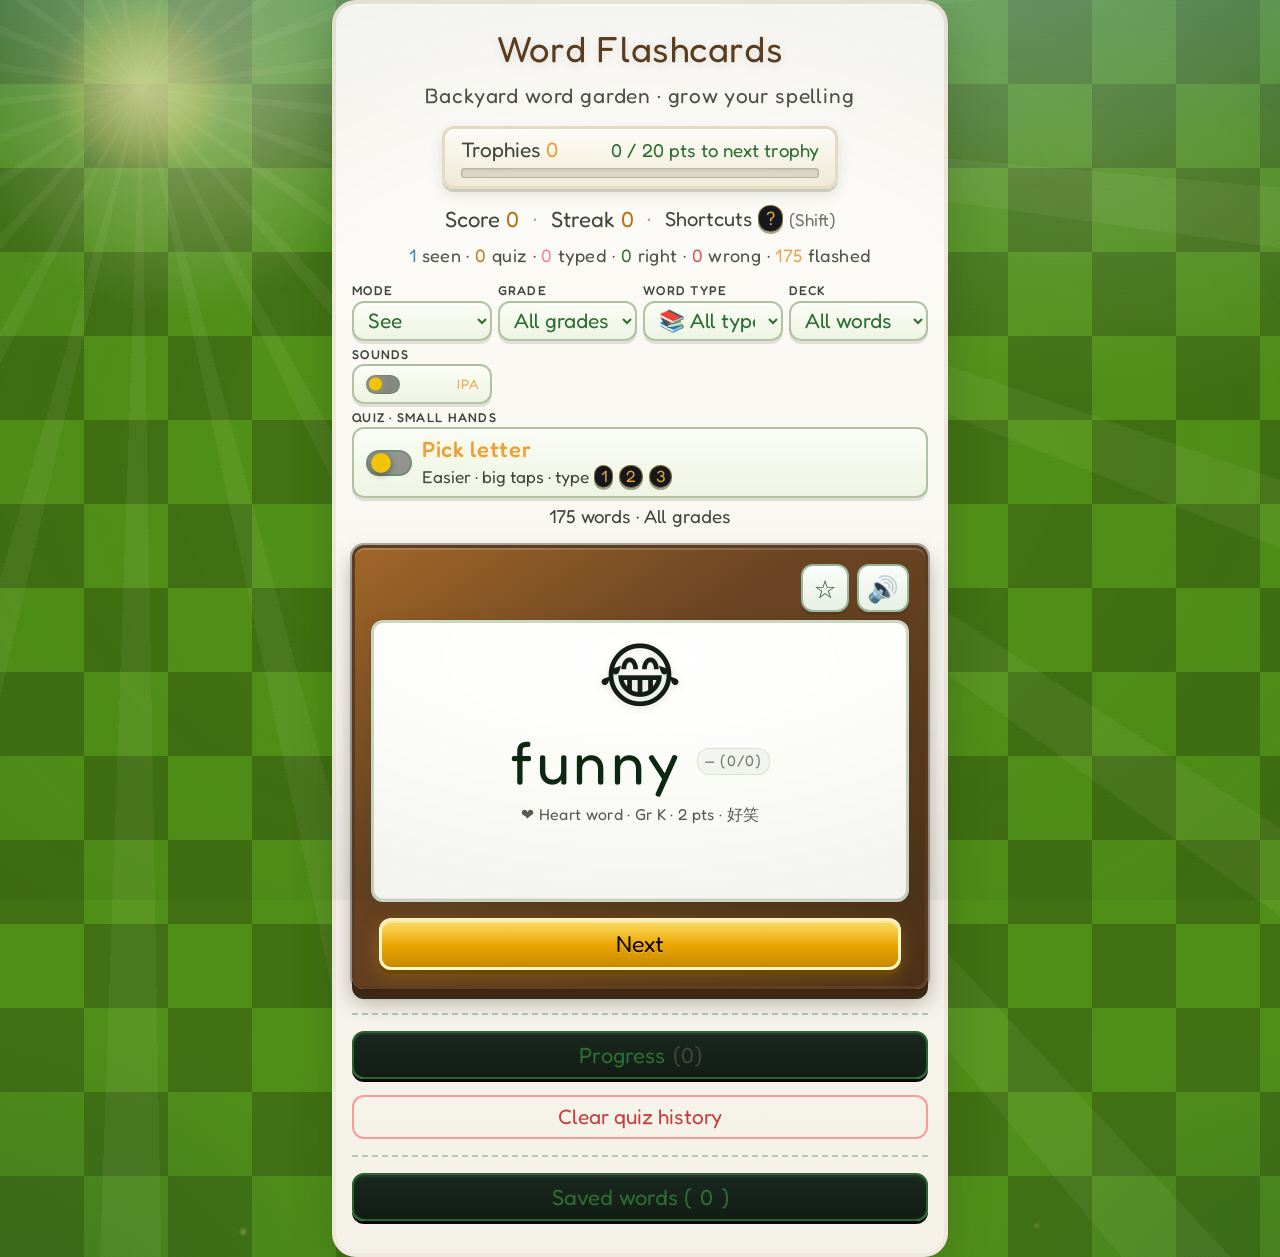
==== commit 1a666f84: "flashcards: 5×3 treat trail, ✔ marks, chomper growth and layout - Trail grid 5×3; refill length from" ====
--- a/flashcards/index.html
+++ b/flashcards/index.html
@@ -223,7 +223,7 @@
               id="cycle-maze"
               class="cycle-maze"
               role="region"
-              aria-label="Chomper eats one sun each time you get a word right. Ten rights refill the row."
+              aria-label="Chomper eats one sun per correct answer on a 5 by 3 trail. A full grid refills the trail."
               hidden
             >
               <p class="cycle-maze__stats" id="cycle-maze-stats" aria-live="polite"></p>
--- a/flashcards/styles.css
+++ b/flashcards/styles.css
@@ -799,7 +799,7 @@
   max-width: 100%;
   min-width: 0;
   margin: 0;
-  padding: 0.06rem 4px 0.14rem;
+  padding: 0.04rem 4px 0.08rem;
   border-radius: var(--radius-pill);
   border: 3px solid rgba(255, 252, 248, 0.92);
   background: linear-gradient(180deg, #9ccc65 0%, #7cb342 45%, #689f38 100%);
@@ -835,40 +835,42 @@
   justify-content: center;
   align-items: center;
   /* overflow-x:hidden + overflow-y:visible forces overflow-y:auto in browsers → vertical scrollbar
-     when chomper scale(1.5) paints past the row — hide both axes and pad for the scaled sprite */
+     when scaled mascot paints past the row — hide both axes and pad for sprite + glow */
   overflow: hidden;
   width: 100%;
   max-width: 100%;
   min-height: 0;
-  /* Room for scale(1.5) + munch glow so fully grown mascot isn’t clipped (overflow:hidden) */
-  padding: 7px 0 9px;
+  /* 3-row grid + scale(2) mascot — keep vertical slack modest */
+  padding: 4px 0 6px;
   box-sizing: border-box;
 }
 
 .cycle-maze__stage {
-  display: flex;
-  flex-direction: row;
+  display: grid;
+  grid-template-columns: 1fr 3fr;
   align-items: center;
   width: 100%;
   max-width: 100%;
   min-width: 0;
-  gap: 0;
-  /* ~max box 42px × 1.5 + glow; flex row alone was too short */
-  min-height: clamp(3.35rem, 12vmin, 4.35rem);
+  column-gap: 0;
+  /* 3 sun rows + ~42px box × 2 scale + glow */
+  min-height: clamp(4.85rem, 22vmin, 6.5rem);
 }
 
 .cycle-maze__chomper-slot {
-  flex: 0 0 auto;
   display: flex;
   align-items: center;
   justify-content: flex-end;
   z-index: 4;
-  /* Match sprite box; overlap keeps trail tight without shrinking the plant art */
-  width: clamp(26px, 7.5vw, 34px);
   min-width: 0;
-  max-width: clamp(26px, 7.5vw, 34px);
-  padding: 0;
-  margin: 0 -7px 0 0;
+  width: 100%;
+  max-width: 100%;
+  box-sizing: border-box;
+  /* ~25% band for mascot growth; divider before sun grid */
+  padding: 0 clamp(3px, 1.2vmin, 8px) 0 0;
+  border-right: 1px solid rgba(0, 0, 0, 0.22);
+  box-shadow: 1px 0 0 rgba(255, 255, 255, 0.28);
+  margin: 0;
   pointer-events: none;
 }
 
@@ -882,24 +884,24 @@
 }
 
 .cycle-maze__strip {
-  display: flex;
-  flex-direction: row;
-  align-items: center;
-  justify-content: space-between;
-  flex-wrap: nowrap;
-  column-gap: 0;
-  flex: 1 1 0;
+  display: grid;
+  grid-template-columns: repeat(5, minmax(0, 1fr));
+  grid-template-rows: repeat(3, auto);
+  gap: 0.12rem 0.06rem;
+  place-items: center;
+  align-content: center;
+  min-width: 0;
   width: 100%;
   max-width: 100%;
-  min-width: 0;
+  /* ~75% band; light inset from divider */
   margin: 0;
-  padding: 0;
+  padding: 0 0 0 clamp(4px, 1.5vmin, 9px);
   box-sizing: border-box;
 }
 
 .cycle-maze__cell {
   position: relative;
-  flex: 1 1 0;
+  width: 100%;
   min-width: 0;
   display: flex;
   flex-direction: row;
@@ -917,6 +919,20 @@
 .cycle-maze__cell:has(.set-pellet--todo),
 .cycle-maze__cell:has(.set-pellet--current) {
   padding: 0;
+}
+
+/* Dense 5×3 trail: compact pellets */
+.cycle-maze .set-pellet {
+  min-width: 0;
+  min-height: 0;
+}
+
+.cycle-maze .set-pellet__glyph {
+  font-size: clamp(0.62rem, 2.8vw, 0.72rem);
+}
+
+.cycle-maze .set-pellet__glyph--brains {
+  font-size: clamp(0.68rem, 3vw, 0.82rem);
 }
 
 @keyframes cycle-maze-celebrate {
@@ -1095,12 +1111,18 @@
   animation: set-pellet-chomp 0.16s ease-out 1 forwards;
 }
 
-/* Trail marks: ✖ clean correct, ⭕ peek / skip — no sun chomp tween */
-.set-pellet--eaten.set-pellet--maze-cross .set-pellet__glyph,
+/* Trail marks: ✔ clean correct, ⭕ peek / skip — no sun chomp tween */
+.set-pellet--eaten.set-pellet--maze-ok .set-pellet__glyph,
 .set-pellet--eaten.set-pellet--maze-soft .set-pellet__glyph {
   animation: none;
   font-size: clamp(0.72rem, 3.4vw, 0.92rem);
-  filter: drop-shadow(0 0 5px rgba(255, 230, 140, 0.55));
+}
+
+.set-pellet--eaten.set-pellet--maze-ok .set-pellet__glyph {
+  color: #e8f5e9;
+  filter:
+    drop-shadow(0 0 6px rgba(76, 175, 80, 0.85))
+    drop-shadow(0 0 2px rgba(27, 94, 32, 0.5));
 }
 
 .set-pellet--eaten.set-pellet--maze-soft .set-pellet__glyph {
@@ -1164,9 +1186,9 @@
 .cycle-maze .set-bar__chomper {
   width: clamp(26px, 7.5vw, 34px);
   height: clamp(32px, 9.5vw, 42px);
-  /* Grow toward the trail (less empty gap vs first pellet when scale → 1.5) */
+  /* Grow toward the trail; mascot sits in left column so no negative overlap into grid */
   transform-origin: 80% 50%;
-  margin-right: -10px;
+  margin-right: 0;
   /* No transform transition: rebuilt nodes would tween scale and look like a wrong-answer “grow”. */
   transition: filter 0.22s ease;
 }
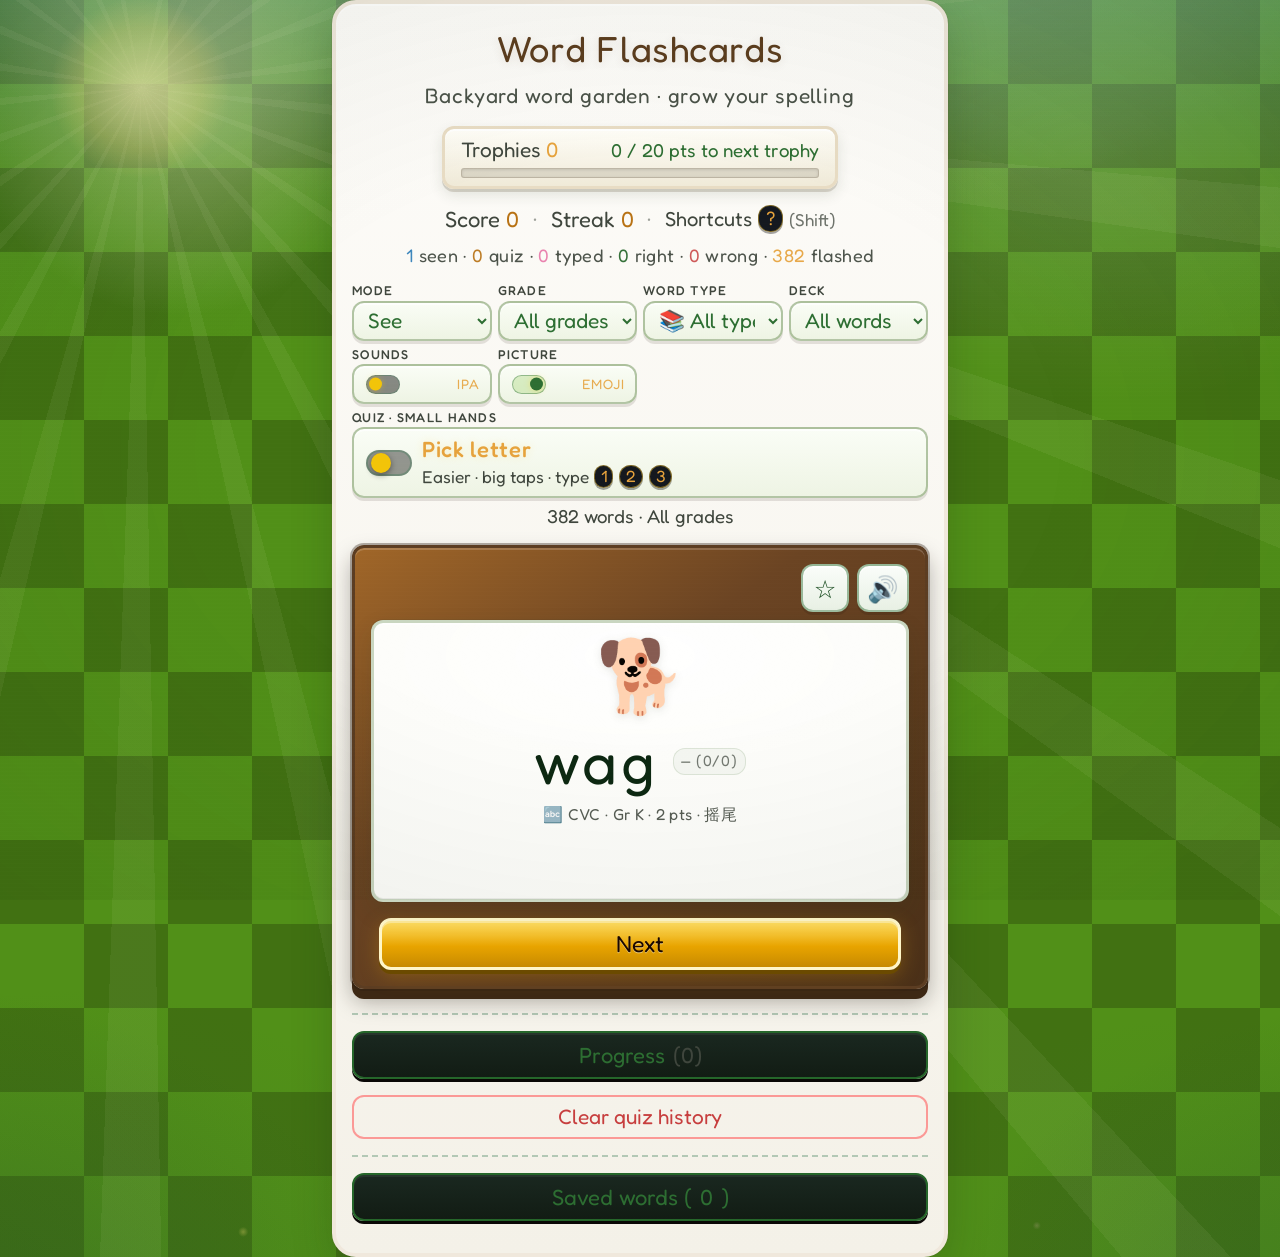
==== commit 7b286955: "Expand flashcards to K–2 and add emoji display toggle. Grow the word bank to 382 entries with more C" ====
--- a/flashcards/index.html
+++ b/flashcards/index.html
@@ -107,6 +107,27 @@
         </label>
         <span id="phonetic-marks-hint" class="sr-only">
           When on, show IPA and “Say” spelling on each card and in word peek.
+        </span>
+      </div>
+      <div class="control-bar__field control-bar__field--phonetics">
+        <span class="control-bar__label" id="word-emoji-label">Picture</span>
+        <label class="cycle-maze-toggle control-bar__phonetics-toggle">
+          <input
+            type="checkbox"
+            id="word-emoji-toggle"
+            class="cycle-maze-toggle__input sr-only"
+            role="switch"
+            checked
+            autocomplete="off"
+            aria-checked="true"
+            aria-labelledby="word-emoji-label"
+            aria-describedby="word-emoji-hint"
+          />
+          <span class="cycle-maze-toggle__track" aria-hidden="true"></span>
+          <span class="cycle-maze-toggle__text">Emoji</span>
+        </label>
+        <span id="word-emoji-hint" class="sr-only">
+          When on, show the picture emoji above each word on the card and in word peek.
         </span>
       </div>
       <div
--- a/flashcards/styles.css
+++ b/flashcards/styles.css
@@ -1638,6 +1638,11 @@
   filter: drop-shadow(0 2px 4px rgba(40, 50, 35, 0.12));
 }
 
+.flashcard__emoji[hidden] {
+  display: none !important;
+  margin: 0;
+}
+
 .flashcard__word {
   margin: 0;
   font-size: clamp(2rem, 10vw, 2.75rem);
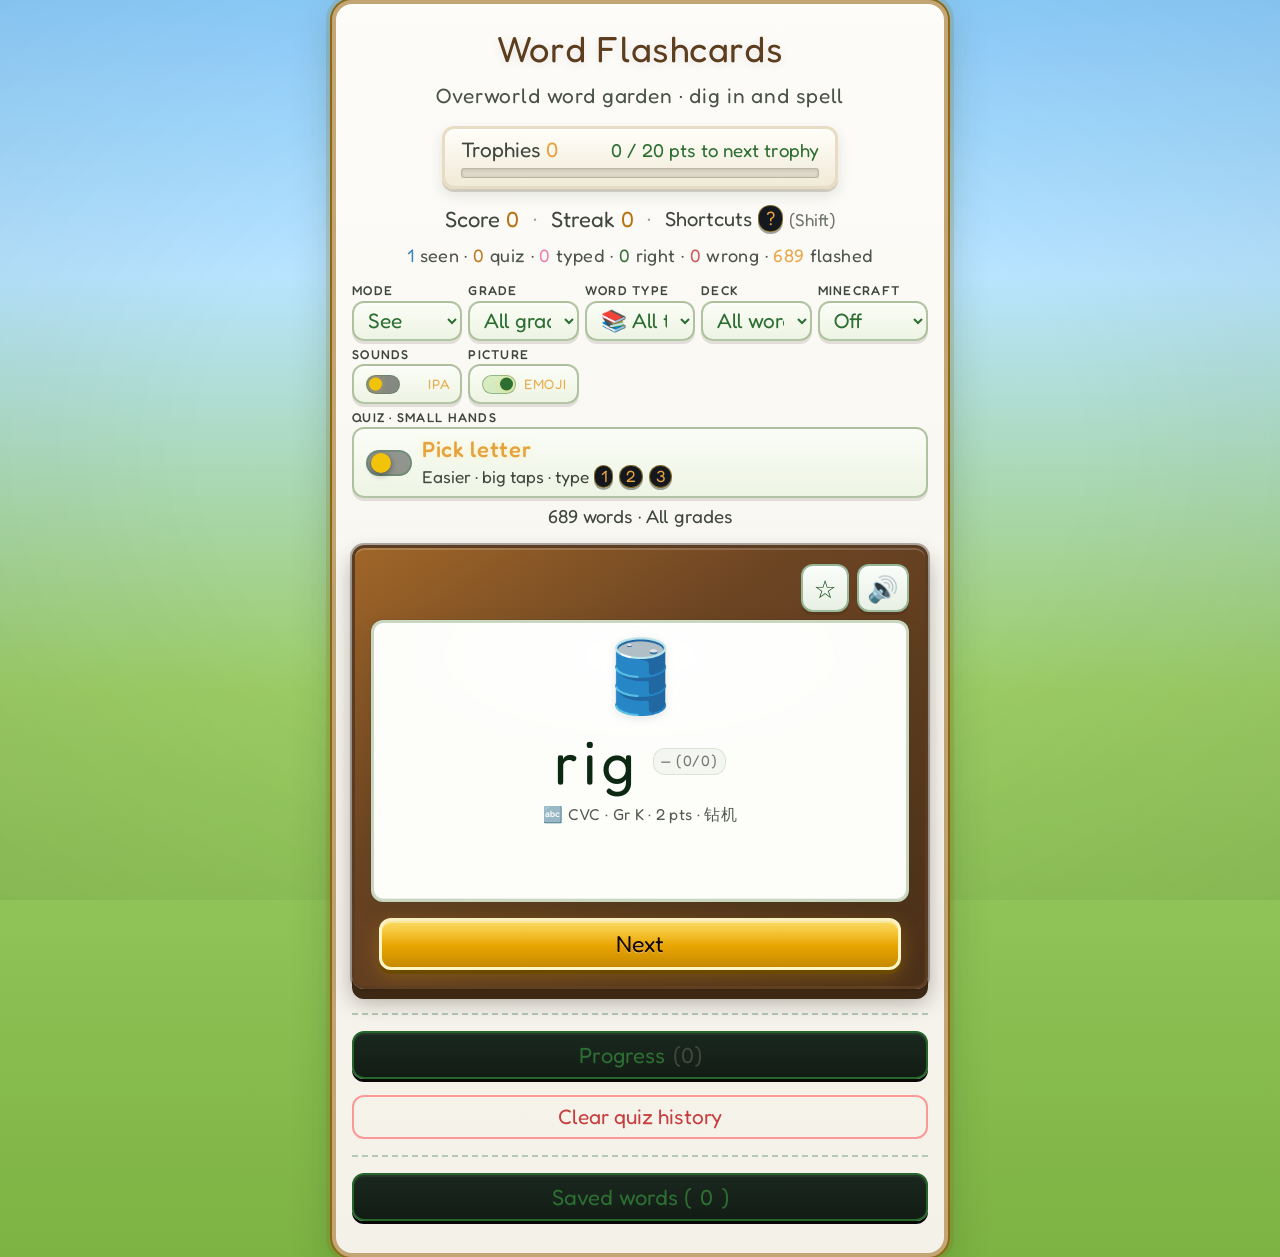
==== commit 0f90b336: "Add Minecraft filter, wiki tips, and theme styling for flashcards. Mix MC words into any deck or stu" ====
--- a/flashcards/index.html
+++ b/flashcards/index.html
@@ -18,7 +18,7 @@
   <div class="app">
     <header class="site-header">
       <h1 class="site-header__title">Word Flashcards</h1>
-      <p class="site-header__subtitle">Backyard word garden · grow your spelling</p>
+      <p class="site-header__subtitle">Overworld word garden · dig in and spell</p>
       <div class="site-header__trophy" id="trophy-panel">
         <div class="site-header__trophy-row">
           <span class="site-header__trophy-label">Trophies <strong id="trophy-val">0</strong></span>
@@ -87,6 +87,19 @@
         <select id="deck-scope" class="control-bar__select" autocomplete="off" title="Which cards">
           <option value="all">All words</option>
           <option value="favorites">Saved</option>
+        </select>
+      </div>
+      <div class="control-bar__field">
+        <label class="control-bar__label" for="minecraft-filter">Minecraft</label>
+        <select
+          id="minecraft-filter"
+          class="control-bar__select"
+          autocomplete="off"
+          title="Add Minecraft words (any grade) or study MC only"
+        >
+          <option value="off">Off</option>
+          <option value="include">⛏️ + MC</option>
+          <option value="only">⛏️ MC only</option>
         </select>
       </div>
       <div class="control-bar__field control-bar__field--phonetics">
@@ -289,6 +302,18 @@
           <p id="card-meta" class="flashcard__meta flashcard__meta-wrap">
             <span id="card-meta-line" class="flashcard__meta-line"></span>
           </p>
+          <div id="card-mc-tip" class="flashcard__mc-tip" hidden>
+            <p id="card-mc-blurb" class="flashcard__mc-blurb"></p>
+            <a
+              id="card-mc-wiki"
+              class="flashcard__mc-wiki"
+              href="#"
+              target="_blank"
+              rel="noopener noreferrer"
+              aria-label="Open Minecraft Wiki in a new tab"
+              hidden
+            >Minecraft Wiki ↗</a>
+          </div>
           <p id="feedback" class="flashcard__feedback" role="status" aria-live="assertive"></p>
         </div>
 
@@ -402,6 +427,18 @@
           <span id="word-peek-meta-line" class="flashcard__meta-line"></span>
           <span id="word-peek-meta-rate" class="word-rate-pill word-rate-pill--peek"></span>
         </div>
+        <div id="word-peek-mc-tip" class="flashcard__mc-tip flashcard__mc-tip--peek" hidden>
+          <p id="word-peek-mc-blurb" class="flashcard__mc-blurb"></p>
+          <a
+            id="word-peek-mc-wiki"
+            class="flashcard__mc-wiki"
+            href="#"
+            target="_blank"
+            rel="noopener noreferrer"
+            aria-label="Open Minecraft Wiki in a new tab"
+            hidden
+          >Minecraft Wiki ↗</a>
+        </div>
       </div>
       <button type="button" id="word-peek-close" class="btn btn--primary word-peek-modal__close">
         Close
--- a/flashcards/styles.css
+++ b/flashcards/styles.css
@@ -1,4 +1,4 @@
-/* Backyard / lawn · bright daytime palette (legacy token names keep components working) */
+/* Backyard palette · MC mode uses planner art as full-page background */
 :root {
   --space-1: 8px;
   --space-2: 16px;
@@ -33,10 +33,8 @@
   --accent-soft: rgba(45, 110, 50, 0.14);
   --primary: var(--crt-green-dim);
   --primary-dark: #1a4220;
-  /* Backyard lawn: big squares — two deep greens (readable UI stays on .app / card) */
-  --lawn-check-light: #519018;
-  --lawn-check-dark: #417112;
-  --lawn-check-size: clamp(80px, 22vmin, 168px);
+  /* Minecraft scene (planner art background when filter on) */
+  --mc-bg-fallback: #87ceeb;
   --good: var(--crt-green);
   --bad: var(--crt-red);
   --fav-on: var(--pac-yellow-hot);
@@ -63,79 +61,33 @@
   min-height: 100dvh;
   color: var(--ink);
   -webkit-tap-highlight-color: transparent;
-  background-color: var(--lawn-check-dark);
-  /* Layered sky + lawn cartoon vibe (PvZ-like): soft sun, rays, distant plants — low contrast */
-  background-image:
-    /* Sun: bright core */
-    radial-gradient(
-      circle 14vmin at 11% 7%,
-      rgba(255, 244, 175, 0.55) 0%,
-      rgba(255, 228, 120, 0.22) 48%,
-      transparent 72%
-    ),
-    /* Sun: very soft long rays */
-    repeating-conic-gradient(
-      from 0deg at 11% 7%,
-      transparent 0deg 11deg,
-      rgba(255, 252, 215, 0.055) 11deg 14deg
-    ),
-    /* Big daylight wash */
-    radial-gradient(circle 52vmin at 14% 8%, rgba(255, 248, 214, 0.38) 0%, transparent 46%),
-    /* Bottom “bushes” / plant mass — corners only, sits on lawn */
-    radial-gradient(ellipse 72% 52% at -10% 108%, rgba(34, 78, 32, 0.32) 0%, transparent 58%),
-    radial-gradient(ellipse 48% 38% at 6% 102%, rgba(58, 112, 48, 0.22) 0%, transparent 62%),
-    radial-gradient(ellipse 68% 48% at 112% 106%, rgba(36, 82, 34, 0.3) 0%, transparent 56%),
-    radial-gradient(ellipse 44% 34% at 94% 101%, rgba(62, 118, 52, 0.2) 0%, transparent 60%),
-    /* Tiny non-distracting specks (flower / seed packet feel) */
-    radial-gradient(circle 0.32rem at 19% 98%, rgba(255, 224, 110, 0.38) 0%, transparent 72%),
-    radial-gradient(circle 0.26rem at 81% 97.5%, rgba(255, 190, 200, 0.22) 0%, transparent 72%),
-    radial-gradient(circle 0.28rem at 48% 99%, rgba(240, 250, 160, 0.3) 0%, transparent 70%),
-    radial-gradient(ellipse 140% 85% at 50% -25%, rgba(255, 255, 255, 0.38) 0%, transparent 52%),
-    radial-gradient(ellipse 70% 45% at 85% 12%, rgba(255, 255, 255, 0.12) 0%, transparent 45%),
-    linear-gradient(
-      180deg,
-      rgba(110, 175, 220, 0.26) 0%,
-      rgba(110, 175, 220, 0.05) 14%,
-      transparent 28%
-    ),
-    repeating-conic-gradient(
-      var(--lawn-check-light) 0% 25%,
-      var(--lawn-check-dark) 0% 50%
-    );
-  background-size:
-    auto,
-    auto,
-    auto,
-    auto,
-    auto,
-    auto,
-    auto,
-    auto,
-    auto,
-    auto,
-    auto,
-    auto,
-    auto,
-    var(--lawn-check-size) var(--lawn-check-size);
+  background-color: #8ecfff;
+  background-image: linear-gradient(
+    180deg,
+    #8ecfff 0%,
+    #b8e4ff 22%,
+    #9ccc65 55%,
+    #7cb342 100%
+  );
   position: relative;
 }
 
-/* Subtle paper grain — much lighter than CRT scanlines */
+body.minecraft-theme,
+body.minecraft-theme--only {
+  background-color: #8ecfff;
+  background-image: linear-gradient(
+    180deg,
+    #8ecfff 0%,
+    #b8e4ff 22%,
+    #9ccc65 55%,
+    #7cb342 100%
+  );
+}
+
+/* No pixel grid / dirt overlays when MC filter is on */
 body::before {
-  content: "";
-  position: fixed;
-  inset: 0;
-  pointer-events: none;
-  z-index: 10000;
-  background: repeating-linear-gradient(
-    0deg,
-    rgba(255, 255, 255, 0.03) 0px,
-    rgba(255, 255, 255, 0.03) 1px,
-    transparent 1px,
-    transparent 4px
-  );
-  opacity: 0.35;
-  mix-blend-mode: overlay;
+  content: none;
+  display: none;
 }
 
 body::after {
@@ -143,24 +95,62 @@
   position: fixed;
   inset: 0;
   pointer-events: none;
-  z-index: 9999;
-  background: radial-gradient(ellipse at center, transparent 45%, rgba(22, 40, 14, 0.08) 100%);
+  z-index: 1;
+  background: radial-gradient(ellipse at center, transparent 48%, rgba(20, 36, 14, 0.07) 100%);
+}
+
+body.minecraft-theme::after {
+  background: radial-gradient(
+    ellipse at center,
+    transparent 42%,
+    rgba(0, 0, 0, 0.06) 100%
+  );
+}
+
+body.minecraft-theme--only::after {
+  background: radial-gradient(
+    ellipse at center,
+    transparent 40%,
+    rgba(30, 20, 48, 0.08) 100%
+  );
 }
 
 .app {
   position: relative;
-  z-index: 1;
+  z-index: 2;
+  isolation: isolate;
   max-width: 28rem;
   margin: 0 auto;
   padding: var(--space-3) var(--space-2) var(--space-4);
-  /* Cream “mat” on the lawn — no green checker behind type (contrast) */
+  /* Inventory-style panel on the grass */
   background-color: #fbf9f4;
   background-image: linear-gradient(180deg, #fdfcf9 0%, #f4f1e8 100%);
-  border-radius: 24px;
-  border: 4px solid #f0e8dc;
+  border-radius: 20px;
+  border: 4px solid #c4a574;
   box-shadow:
-    0 0 0 1px rgba(100, 85, 55, 0.12),
+    0 0 0 2px #8b6914,
+    0 0 0 6px rgba(139, 105, 20, 0.18),
     0 14px 40px rgba(25, 45, 18, 0.22),
+    inset 0 2px 0 rgba(255, 255, 255, 0.92);
+  transition: border-color 0.25s ease, box-shadow 0.25s ease;
+}
+
+body.minecraft-theme .app {
+  border-color: #9a7038;
+  box-shadow:
+    0 0 0 2px #6b4f1a,
+    0 0 0 6px rgba(94, 160, 32, 0.2),
+    0 16px 44px rgba(20, 40, 14, 0.28),
+    inset 0 2px 0 rgba(255, 255, 255, 0.92),
+    inset 0 -3px 0 rgba(139, 105, 20, 0.12);
+}
+
+body.minecraft-theme--only .app {
+  border-color: #7a5830;
+  box-shadow:
+    0 0 0 2px #4a3518,
+    0 0 0 6px rgba(120, 60, 160, 0.14),
+    0 16px 44px rgba(18, 28, 40, 0.26),
     inset 0 2px 0 rgba(255, 255, 255, 0.92);
 }
 
@@ -516,7 +506,13 @@
 
 @media (min-width: 36rem) {
   .control-bar {
-    grid-template-columns: repeat(4, minmax(0, 1fr));
+    grid-template-columns: repeat(3, minmax(0, 1fr));
+  }
+}
+
+@media (min-width: 52rem) {
+  .control-bar {
+    grid-template-columns: repeat(5, minmax(0, 1fr));
   }
 }
 
@@ -1955,6 +1951,48 @@
   display: block;
 }
 
+.flashcard__mc-tip {
+  margin: 0.45rem 0 0;
+  padding: 0.55rem 0.65rem;
+  max-width: 100%;
+  text-align: center;
+  border-radius: 12px;
+  border: 1px dashed rgba(91, 130, 68, 0.35);
+  background: rgba(255, 255, 255, 0.55);
+  box-sizing: border-box;
+}
+
+.flashcard__mc-tip--peek {
+  margin-top: 0.5rem;
+}
+
+.flashcard__mc-blurb {
+  margin: 0;
+  font-size: 0.78rem;
+  line-height: 1.45;
+  color: var(--muted);
+}
+
+.flashcard__mc-wiki {
+  display: inline-block;
+  margin-top: 0.35rem;
+  font-size: 0.72rem;
+  font-weight: 600;
+  color: #2e7d32;
+  text-decoration: none;
+  letter-spacing: 0.01em;
+}
+
+.flashcard__mc-wiki:hover {
+  text-decoration: underline;
+}
+
+.flashcard__mc-wiki:focus-visible {
+  outline: 2px solid var(--crt-green);
+  outline-offset: 2px;
+  border-radius: 4px;
+}
+
 /* Subtitle under the word: emoji + Lv + Chinese — quiet, low visual noise */
 .flashcard__meta--condensed {
   margin: 0.35rem 0 0;
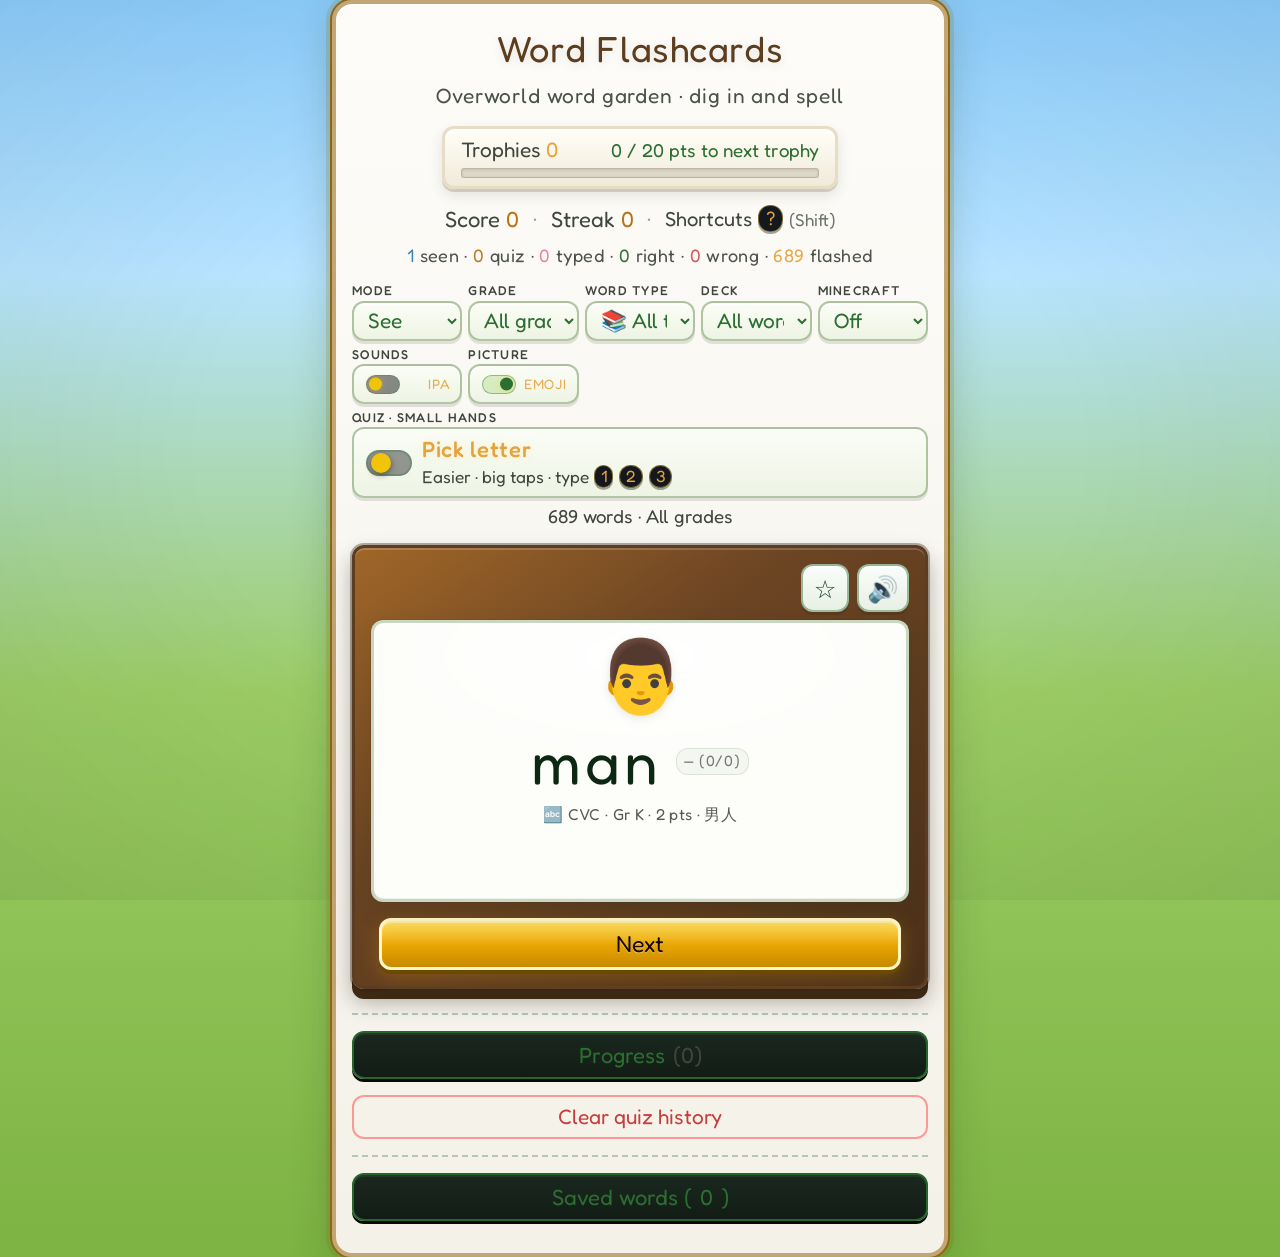
==== commit 5a2dbfbf: "Regenerate words-embed.js with full Minecraft wiki metadata. Rebuild the embed from word_list_data (" ====
--- a/flashcards/index.html
+++ b/flashcards/index.html
@@ -463,7 +463,7 @@
     </div>
   </div>
 
-  <script src="words-embed.js"></script>
+  <script src="words-embed.js?v=689"></script>
   <script src="app.js" defer></script>
 </body>
 </html>
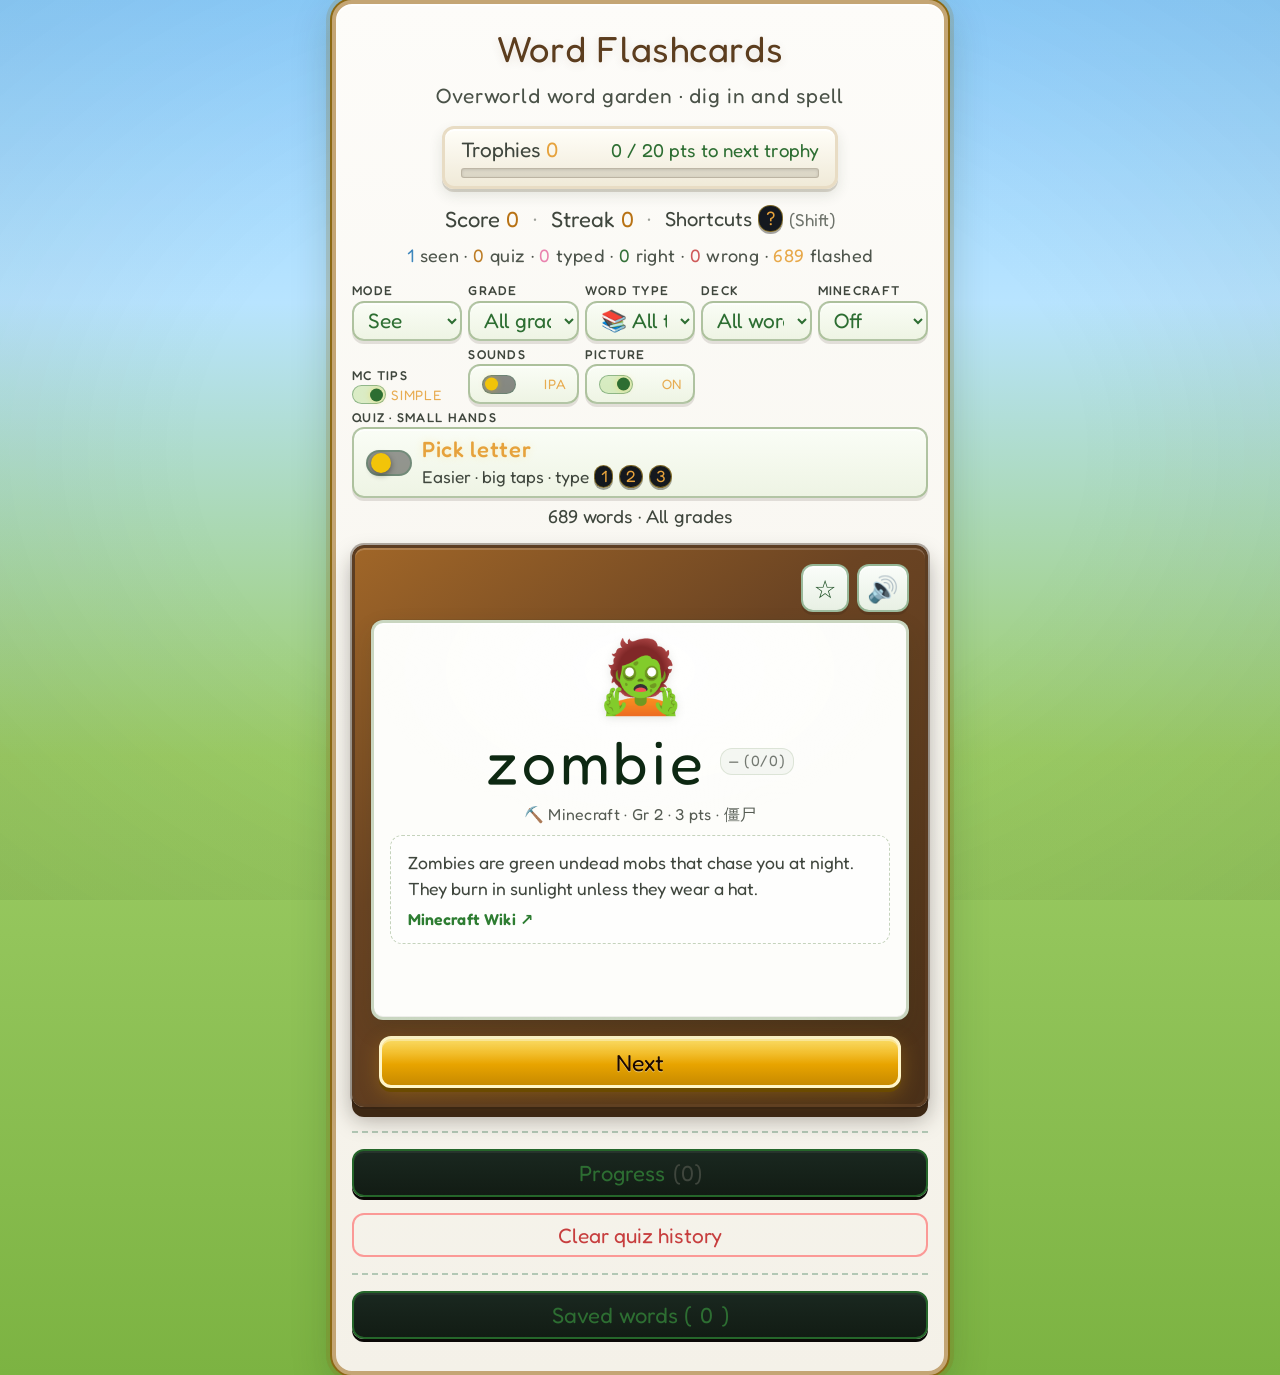
==== commit 32bed9fa: "Add MC quiz trail, kid tips, stat badges, and wiki images for flashcards. Replace PvZ trail mascots " ====
--- a/flashcards/index.html
+++ b/flashcards/index.html
@@ -102,6 +102,31 @@
           <option value="only">⛏️ MC only</option>
         </select>
       </div>
+      <div
+        class="control-bar__field control-bar__field--mc-kids"
+        id="mc-kids-blurb-field"
+        hidden
+      >
+        <span class="control-bar__label" id="mc-kids-blurb-label">MC tips</span>
+        <label class="cycle-maze-toggle control-bar__phonetics-toggle">
+          <input
+            type="checkbox"
+            id="mc-kids-blurb-toggle"
+            class="cycle-maze-toggle__input sr-only"
+            role="switch"
+            checked
+            autocomplete="off"
+            aria-checked="true"
+            aria-labelledby="mc-kids-blurb-label"
+            aria-describedby="mc-kids-blurb-hint"
+          />
+          <span class="cycle-maze-toggle__track" aria-hidden="true"></span>
+          <span class="cycle-maze-toggle__text">Simple</span>
+        </label>
+        <span id="mc-kids-blurb-hint" class="sr-only">
+          When on, Minecraft word tips use short, easy sentences for ages 4 to 10. When off, show the longer description.
+        </span>
+      </div>
       <div class="control-bar__field control-bar__field--phonetics">
         <span class="control-bar__label" id="phonetic-marks-label">Sounds</span>
         <label class="cycle-maze-toggle control-bar__phonetics-toggle">
@@ -137,10 +162,10 @@
             aria-describedby="word-emoji-hint"
           />
           <span class="cycle-maze-toggle__track" aria-hidden="true"></span>
-          <span class="cycle-maze-toggle__text">Emoji</span>
+          <span class="cycle-maze-toggle__text" id="word-emoji-toggle-text">On</span>
         </label>
         <span id="word-emoji-hint" class="sr-only">
-          When on, show the picture emoji above each word on the card and in word peek.
+          When on, show a picture above each word. In Minecraft mode, MC words use official wiki sprites instead of emoji.
         </span>
       </div>
       <div
@@ -247,7 +272,7 @@
                   checked
                   autocomplete="off"
                   aria-checked="true"
-                  aria-label="Show eat trail (chomper and suns)"
+                  aria-label="Show treat trail (Minecraft heroes and mobs on a 5 by 3 grid)"
                 />
                 <span class="cycle-maze-toggle__track" aria-hidden="true"></span>
                 <span class="cycle-maze-toggle__text">Trail</span>
@@ -257,7 +282,7 @@
               id="cycle-maze"
               class="cycle-maze"
               role="region"
-              aria-label="Chomper eats one sun per correct answer on a 5 by 3 trail. A full grid refills the trail."
+              aria-label="Minecraft trail: hero or mob eats treats on a 5 by 3 grid. A full grid refills the trail."
               hidden
             >
               <p class="cycle-maze__stats" id="cycle-maze-stats" aria-live="polite"></p>
@@ -303,6 +328,12 @@
             <span id="card-meta-line" class="flashcard__meta-line"></span>
           </p>
           <div id="card-mc-tip" class="flashcard__mc-tip" hidden>
+            <div
+              id="card-mc-stats"
+              class="flashcard__mc-stats"
+              aria-label="Minecraft labels"
+              hidden
+            ></div>
             <p id="card-mc-blurb" class="flashcard__mc-blurb"></p>
             <a
               id="card-mc-wiki"
@@ -428,6 +459,12 @@
           <span id="word-peek-meta-rate" class="word-rate-pill word-rate-pill--peek"></span>
         </div>
         <div id="word-peek-mc-tip" class="flashcard__mc-tip flashcard__mc-tip--peek" hidden>
+          <div
+            id="word-peek-mc-stats"
+            class="flashcard__mc-stats"
+            aria-label="Minecraft labels"
+            hidden
+          ></div>
           <p id="word-peek-mc-blurb" class="flashcard__mc-blurb"></p>
           <a
             id="word-peek-mc-wiki"
@@ -463,7 +500,7 @@
     </div>
   </div>
 
-  <script src="words-embed.js?v=689"></script>
-  <script src="app.js" defer></script>
+  <script src="words-embed.js?v=691"></script>
+  <script src="app.js?v=9" defer></script>
 </body>
 </html>
--- a/flashcards/styles.css
+++ b/flashcards/styles.css
@@ -1073,6 +1073,67 @@
     drop-shadow(0 0 2px rgba(255, 255, 255, 0.35));
 }
 
+/* MC trail loot icons (minerals / mob drops) */
+.set-pellet__glyph--img {
+  display: inline-flex;
+  align-items: center;
+  justify-content: center;
+  width: clamp(1.15rem, 5vw, 1.45rem);
+  height: clamp(1.15rem, 5vw, 1.45rem);
+}
+
+.set-pellet__loot-img {
+  display: block;
+  width: 100%;
+  height: 100%;
+  object-fit: contain;
+  image-rendering: pixelated;
+  image-rendering: crisp-edges;
+}
+
+.cycle-maze--hero-trail .set-pellet--mc-loot.set-pellet--todo .set-pellet__glyph {
+  filter:
+    drop-shadow(0 0 5px rgba(255, 215, 80, 0.75))
+    drop-shadow(0 0 3px rgba(76, 175, 80, 0.35));
+}
+
+.cycle-maze--hero-trail .set-pellet--mc-loot.set-pellet--current .set-pellet__glyph {
+  filter:
+    drop-shadow(0 0 8px rgba(255, 230, 100, 0.95))
+    drop-shadow(0 0 3px rgba(255, 255, 255, 0.4));
+}
+
+.cycle-maze--villain-trail .set-pellet--mc-loot.set-pellet--todo .set-pellet__glyph {
+  filter:
+    drop-shadow(0 0 5px rgba(180, 80, 220, 0.65))
+    drop-shadow(0 0 3px rgba(80, 40, 100, 0.45));
+}
+
+.cycle-maze--villain-trail .set-pellet--mc-loot.set-pellet--current .set-pellet__glyph {
+  filter:
+    drop-shadow(0 0 8px rgba(220, 100, 255, 0.85))
+    drop-shadow(0 0 3px rgba(255, 255, 255, 0.35));
+}
+
+.cycle-maze--villain-trail {
+  box-shadow:
+    inset 0 2px 0 rgba(255, 255, 255, 0.3),
+    0 2px 0 rgba(45, 50, 70, 0.3),
+    0 4px 14px rgba(80, 50, 90, 0.12);
+}
+
+.cycle-maze--hero-trail {
+  box-shadow:
+    inset 0 2px 0 rgba(255, 255, 255, 0.35),
+    0 2px 0 rgba(45, 70, 40, 0.28),
+    0 4px 14px rgba(60, 100, 50, 0.1);
+}
+
+.cycle-maze .set-bar__chomper-img {
+  image-rendering: pixelated;
+  image-rendering: crisp-edges;
+}
+
 /* Zombie easter egg: trail treats are brains */
 .set-pellet__glyph--brains {
   font-size: clamp(0.82rem, 3.6vw, 0.98rem);
@@ -1634,6 +1695,25 @@
   filter: drop-shadow(0 2px 4px rgba(40, 50, 35, 0.12));
 }
 
+.flashcard__emoji--wiki {
+  display: inline-flex;
+  align-items: center;
+  justify-content: center;
+  min-width: clamp(3rem, 18vw, 4.25rem);
+  min-height: clamp(3rem, 18vw, 4.25rem);
+  font-size: 0;
+}
+
+.flashcard__emoji-img {
+  display: block;
+  width: clamp(3rem, 18vw, 4.25rem);
+  height: clamp(3rem, 18vw, 4.25rem);
+  object-fit: contain;
+  image-rendering: pixelated;
+  image-rendering: crisp-edges;
+  filter: drop-shadow(0 2px 4px rgba(40, 50, 35, 0.15));
+}
+
 .flashcard__emoji[hidden] {
   display: none !important;
   margin: 0;
@@ -1953,24 +2033,137 @@
 
 .flashcard__mc-tip {
   margin: 0.45rem 0 0;
-  padding: 0.55rem 0.65rem;
+  padding: 0.6rem 0.75rem;
   max-width: 100%;
-  text-align: center;
+  text-align: left;
   border-radius: 12px;
   border: 1px dashed rgba(91, 130, 68, 0.35);
   background: rgba(255, 255, 255, 0.55);
   box-sizing: border-box;
 }
 
+.flashcard__mc-stats {
+  display: flex;
+  flex-wrap: wrap;
+  gap: 0.35rem 0.4rem;
+  margin: 0 0 0.45rem;
+}
+
+.flashcard__mc-stats[hidden] {
+  display: none !important;
+}
+
+.mc-stat-pill {
+  display: inline-flex;
+  align-items: center;
+  padding: 0.12rem 0.45rem;
+  border-radius: 999px;
+  font-size: 0.62rem;
+  font-weight: 700;
+  letter-spacing: 0.04em;
+  text-transform: uppercase;
+  line-height: 1.35;
+  border: 1px solid transparent;
+  white-space: nowrap;
+}
+
+.mc-stat-pill--value,
+.mc-stat-pill--value-treasure {
+  text-transform: none;
+  letter-spacing: 0.01em;
+  font-size: 0.58rem;
+  font-weight: 600;
+  white-space: normal;
+  text-align: center;
+}
+
+.mc-stat-pill--category {
+  color: #2e5c28;
+  background: rgba(129, 199, 132, 0.28);
+  border-color: rgba(76, 140, 68, 0.35);
+}
+
+.mc-stat-pill--rarity-common {
+  color: #4a5568;
+  background: rgba(148, 163, 184, 0.25);
+  border-color: rgba(100, 116, 139, 0.3);
+}
+
+.mc-stat-pill--rarity-uncommon {
+  color: #2563a8;
+  background: rgba(147, 197, 253, 0.35);
+  border-color: rgba(59, 130, 246, 0.35);
+}
+
+.mc-stat-pill--rarity-rare {
+  color: #6d28d9;
+  background: rgba(196, 181, 253, 0.4);
+  border-color: rgba(124, 58, 237, 0.35);
+}
+
+.mc-stat-pill--rarity-very_rare {
+  color: #9a3412;
+  background: rgba(254, 215, 170, 0.55);
+  border-color: rgba(234, 88, 12, 0.35);
+}
+
+.mc-stat-pill--rarity-unique {
+  color: #92400e;
+  background: rgba(253, 224, 71, 0.45);
+  border-color: rgba(217, 119, 6, 0.45);
+}
+
+.mc-stat-pill--value {
+  color: #166534;
+  background: rgba(134, 239, 172, 0.35);
+  border-color: rgba(34, 197, 94, 0.35);
+}
+
+.mc-stat-pill--value-treasure {
+  color: #854d0e;
+  background: rgba(252, 211, 77, 0.5);
+  border-color: rgba(202, 138, 4, 0.45);
+}
+
+.mc-stat-pill--danger-safe {
+  color: #166534;
+  background: rgba(187, 247, 208, 0.45);
+  border-color: rgba(34, 197, 94, 0.3);
+}
+
+.mc-stat-pill--danger-careful {
+  color: #a16207;
+  background: rgba(254, 240, 138, 0.45);
+  border-color: rgba(202, 138, 4, 0.35);
+}
+
+.mc-stat-pill--danger-dangerous {
+  color: #c2410c;
+  background: rgba(254, 202, 202, 0.45);
+  border-color: rgba(249, 115, 22, 0.4);
+}
+
+.mc-stat-pill--danger-very_dangerous,
+.mc-stat-pill--danger-boss {
+  color: #991b1b;
+  background: rgba(254, 202, 202, 0.55);
+  border-color: rgba(220, 38, 38, 0.45);
+}
+
+.minecraft-theme .flashcard__mc-tip {
+  margin-top: 0.5rem;
+}
+
 .flashcard__mc-tip--peek {
   margin-top: 0.5rem;
 }
 
 .flashcard__mc-blurb {
   margin: 0;
-  font-size: 0.78rem;
-  line-height: 1.45;
+  font-size: 0.8rem;
+  line-height: 1.5;
   color: var(--muted);
+  text-align: left;
 }
 
 .flashcard__mc-wiki {
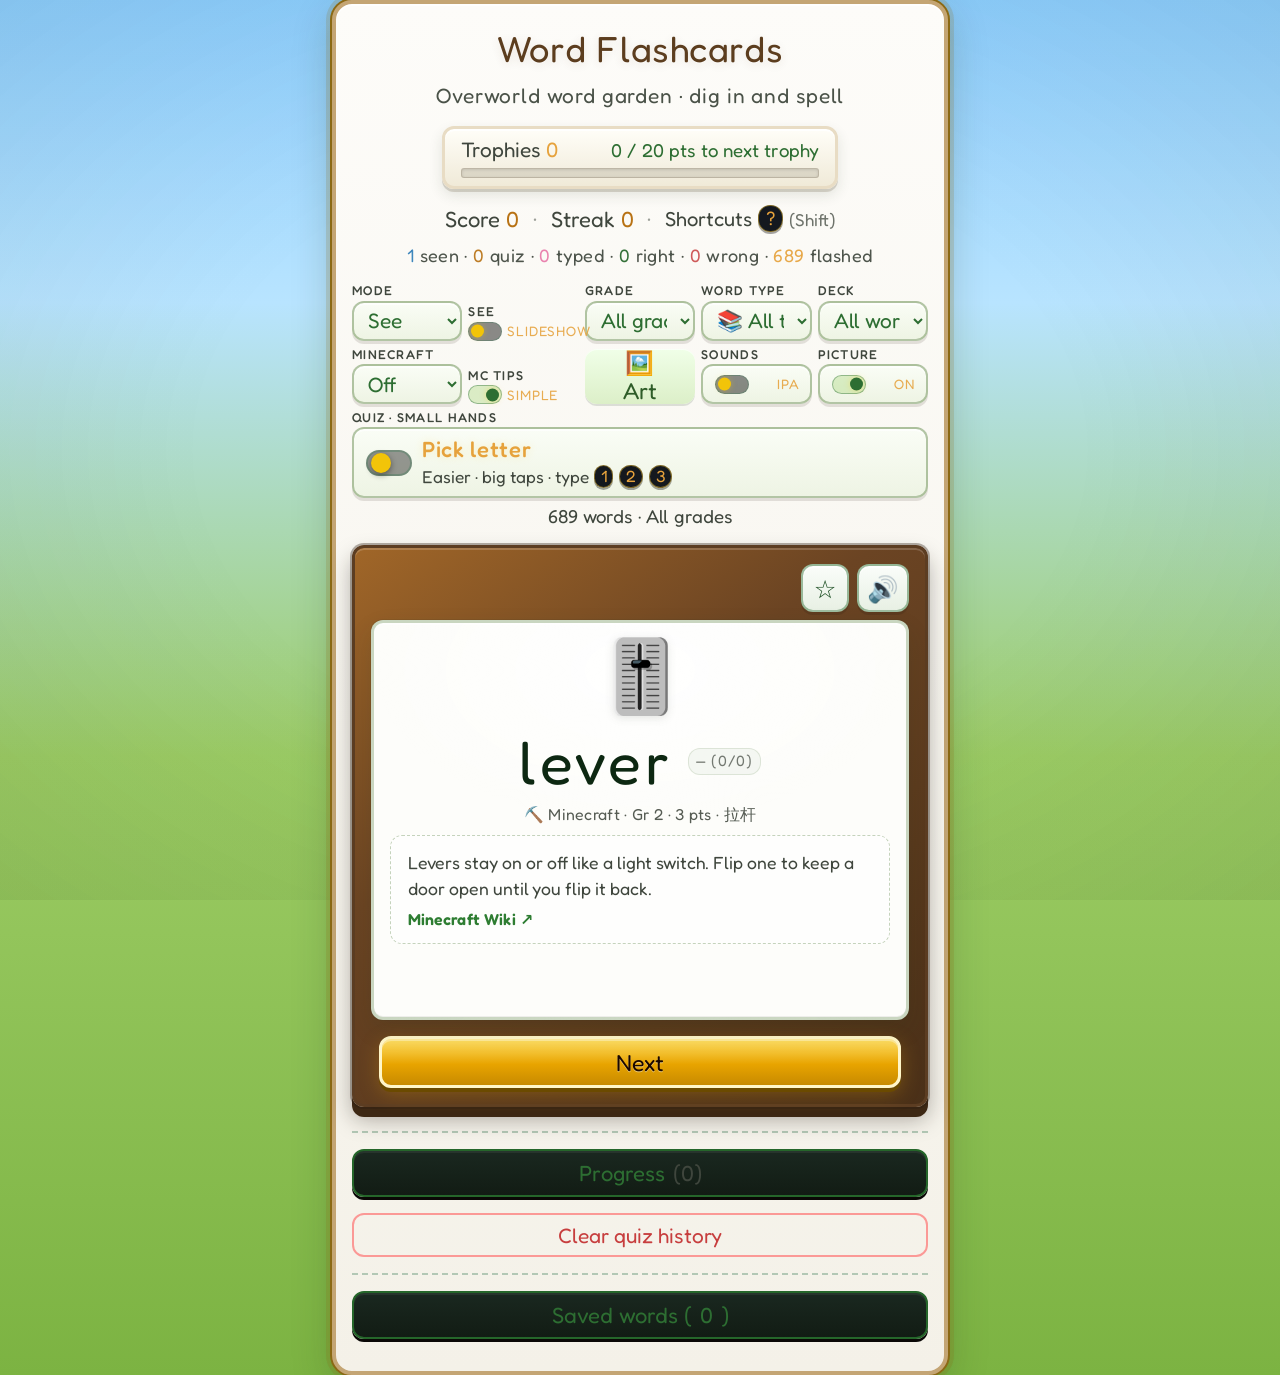
==== commit 141a3368: "Add MC art gallery and See-mode slideshow to flashcards. Random fan-art popup in Minecraft mode with" ====
--- a/flashcards/index.html
+++ b/flashcards/index.html
@@ -64,6 +64,30 @@
           <option value="typeall">Type word</option>
         </select>
       </div>
+      <div
+        class="control-bar__field control-bar__field--see-slideshow"
+        id="see-slideshow-field"
+        hidden
+      >
+        <span class="control-bar__label" id="see-slideshow-label">See</span>
+        <label class="cycle-maze-toggle control-bar__phonetics-toggle">
+          <input
+            type="checkbox"
+            id="see-slideshow-toggle"
+            class="cycle-maze-toggle__input sr-only"
+            role="switch"
+            autocomplete="off"
+            aria-checked="false"
+            aria-labelledby="see-slideshow-label"
+            aria-describedby="see-slideshow-hint"
+          />
+          <span class="cycle-maze-toggle__track" aria-hidden="true"></span>
+          <span class="cycle-maze-toggle__text">Slideshow</span>
+        </label>
+        <span id="see-slideshow-hint" class="sr-only">
+          When on, See mode advances to the next word every 5 seconds.
+        </span>
+      </div>
       <div class="control-bar__field">
         <label class="control-bar__label" for="grade-filter">Grade</label>
         <select
@@ -126,6 +150,20 @@
         <span id="mc-kids-blurb-hint" class="sr-only">
           When on, Minecraft word tips use short, easy sentences for ages 4 to 10. When off, show the longer description.
         </span>
+      </div>
+      <div
+        class="control-bar__field control-bar__field--mc-art"
+        id="mc-art-gallery-field"
+        hidden
+      >
+        <button
+          type="button"
+          id="btn-mc-art-gallery"
+          class="btn btn--mc-art"
+          title="Open a random Minecraft drawing"
+        >
+          🖼️ Art
+        </button>
       </div>
       <div class="control-bar__field control-bar__field--phonetics">
         <span class="control-bar__label" id="phonetic-marks-label">Sounds</span>
@@ -500,7 +538,38 @@
     </div>
   </div>
 
+  <div class="art-gallery-modal" id="art-gallery-modal" hidden>
+    <div class="art-gallery-modal__backdrop" id="art-gallery-modal-backdrop"></div>
+    <div
+      class="art-gallery-modal__panel"
+      role="dialog"
+      aria-modal="true"
+      aria-labelledby="art-gallery-title"
+      aria-describedby="art-gallery-caption"
+    >
+      <h2 id="art-gallery-title" class="art-gallery-modal__title"></h2>
+      <p id="art-gallery-caption" class="art-gallery-modal__caption"></p>
+      <figure class="art-gallery-modal__figure">
+        <img
+          id="art-gallery-img"
+          class="art-gallery-modal__img"
+          alt=""
+          decoding="async"
+        />
+      </figure>
+      <p id="art-gallery-meta" class="art-gallery-modal__meta" hidden></p>
+      <div class="art-gallery-modal__actions">
+        <button type="button" id="art-gallery-shuffle" class="btn btn--secondary">
+          🎲 Another
+        </button>
+        <button type="button" id="art-gallery-close" class="btn btn--primary">
+          Close
+        </button>
+      </div>
+    </div>
+  </div>
+
   <script src="words-embed.js?v=691"></script>
-  <script src="app.js?v=9" defer></script>
+  <script src="app.js?v=11" defer></script>
 </body>
 </html>
--- a/flashcards/styles.css
+++ b/flashcards/styles.css
@@ -463,6 +463,99 @@
   margin-top: var(--space-2);
 }
 
+/* MC fan-art gallery popup */
+.art-gallery-modal {
+  position: fixed;
+  inset: 0;
+  z-index: 10060;
+  display: flex;
+  align-items: center;
+  justify-content: center;
+  padding: var(--space-2);
+}
+
+.art-gallery-modal[hidden] {
+  display: none !important;
+}
+
+.art-gallery-modal__backdrop {
+  position: absolute;
+  inset: 0;
+  background: rgba(0, 0, 0, 0.78);
+}
+
+.art-gallery-modal__panel {
+  position: relative;
+  z-index: 1;
+  width: min(560px, 100%);
+  max-height: min(92vh, 900px);
+  overflow: auto;
+  padding: var(--space-2);
+  border-radius: 16px;
+  background: linear-gradient(180deg, #f5fff0 0%, #eef8e6 100%);
+  border: 2px solid rgba(76, 140, 68, 0.35);
+  box-shadow: 0 12px 40px rgba(0, 0, 0, 0.35);
+  box-sizing: border-box;
+}
+
+.art-gallery-modal__title {
+  margin: 0 0 0.35rem;
+  font-family: var(--font-display, "Fredoka One", sans-serif);
+  font-size: 1.15rem;
+  color: #2e5c28;
+  line-height: 1.25;
+}
+
+.art-gallery-modal__caption {
+  margin: 0 0 0.65rem;
+  font-size: 0.82rem;
+  line-height: 1.45;
+  color: var(--muted);
+}
+
+.art-gallery-modal__caption[hidden] {
+  display: none !important;
+}
+
+.art-gallery-modal__figure {
+  margin: 0;
+  border-radius: 12px;
+  overflow: hidden;
+  background: #fff;
+  border: 1px solid rgba(91, 130, 68, 0.25);
+}
+
+.art-gallery-modal__img {
+  display: block;
+  width: 100%;
+  height: auto;
+  max-height: min(58vh, 520px);
+  object-fit: contain;
+}
+
+.art-gallery-modal__meta {
+  margin: 0.45rem 0 0;
+  font-size: 0.72rem;
+  font-weight: 600;
+  color: #2e7d32;
+}
+
+.art-gallery-modal__meta[hidden] {
+  display: none !important;
+}
+
+.art-gallery-modal__actions {
+  display: flex;
+  gap: 0.5rem;
+  margin-top: var(--space-2);
+}
+
+.art-gallery-modal__actions .btn {
+  flex: 1 1 0;
+  min-height: 44px;
+  font-size: 0.95rem;
+}
+
 .saved-list__item--action {
   cursor: pointer;
   transition: border-color 0.15s ease, background 0.15s ease, transform 0.08s ease;
@@ -559,6 +652,34 @@
 }
 
 /* IPA / respelling toggle — same pill height as selects */
+.control-bar__field--mc-art {
+  display: flex;
+  align-items: flex-end;
+}
+
+.btn--mc-art {
+  width: 100%;
+  min-height: 42px;
+  padding: 0.35rem 0.85rem;
+  font-size: 0.88rem;
+  font-weight: 600;
+  color: #2e5c28;
+  background: linear-gradient(180deg, #f0ffe8 0%, #dcefc8 100%);
+  border: 2px solid rgba(76, 140, 68, 0.45);
+  border-radius: 10px;
+  box-shadow: inset 0 1px 0 rgba(255, 255, 255, 0.65), 0 2px 0 rgba(45, 70, 40, 0.15);
+  cursor: pointer;
+}
+
+.btn--mc-art:not(:disabled):hover {
+  filter: brightness(1.04);
+}
+
+.btn--mc-art:focus-visible {
+  outline: 2px solid var(--crt-green);
+  outline-offset: 2px;
+}
+
 .control-bar__field--phonetics .control-bar__phonetics-toggle {
   margin: 0;
   width: 100%;
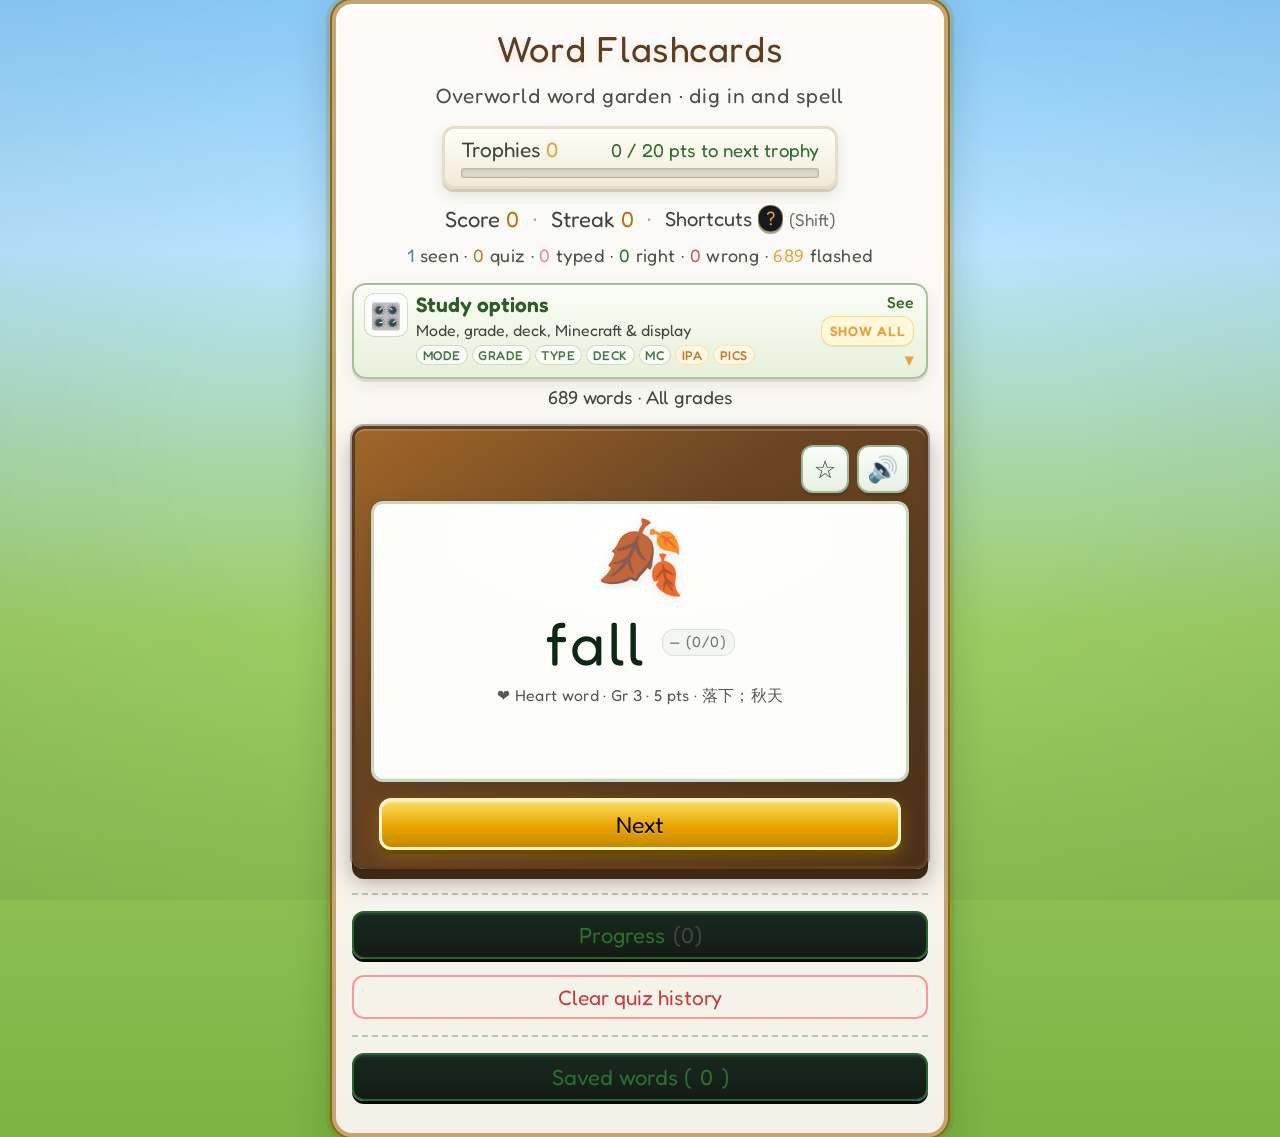
==== commit f01f061b: "Improve flashcards controls, slideshow timing, and MC speech behavior. Collapse filters into a Study" ====
--- a/flashcards/index.html
+++ b/flashcards/index.html
@@ -55,156 +55,178 @@
       ></p>
     </header>
 
-    <div class="control-bar" role="toolbar" aria-label="Study options">
-      <div class="control-bar__field">
-        <label class="control-bar__label" for="study-mode">Mode</label>
-        <select id="study-mode" class="control-bar__select" autocomplete="off" title="Study mode">
-          <option value="see">See</option>
-          <option value="quiz">Quiz</option>
-          <option value="typeall">Type word</option>
-        </select>
-      </div>
-      <div
-        class="control-bar__field control-bar__field--see-slideshow"
-        id="see-slideshow-field"
-        hidden
+    <section class="control-panel" id="control-panel" aria-label="Study options">
+      <button
+        type="button"
+        class="control-panel__toggle"
+        id="btn-control-panel-toggle"
+        aria-expanded="false"
+        aria-controls="control-panel-body"
+        aria-label="Study options — show mode, grade, deck, and display settings"
       >
-        <span class="control-bar__label" id="see-slideshow-label">See</span>
-        <label class="cycle-maze-toggle control-bar__phonetics-toggle">
-          <input
-            type="checkbox"
-            id="see-slideshow-toggle"
-            class="cycle-maze-toggle__input sr-only"
-            role="switch"
+        <span class="control-panel__lead">
+          <span class="control-panel__icon" aria-hidden="true">🎛️</span>
+          <span class="control-panel__copy">
+            <span class="control-panel__toggle-label">Study options</span>
+            <span class="control-panel__desc">Mode, grade, deck, Minecraft &amp; display</span>
+            <span class="control-panel__preview" aria-hidden="true">
+              <span class="control-panel__preview-tag">Mode</span>
+              <span class="control-panel__preview-tag">Grade</span>
+              <span class="control-panel__preview-tag">Type</span>
+              <span class="control-panel__preview-tag">Deck</span>
+              <span class="control-panel__preview-tag">MC</span>
+              <span class="control-panel__preview-tag control-panel__preview-tag--extras">IPA</span>
+              <span class="control-panel__preview-tag control-panel__preview-tag--extras">Pics</span>
+            </span>
+          </span>
+        </span>
+        <span class="control-panel__meta">
+          <span class="control-panel__summary" id="control-panel-summary" aria-hidden="true"></span>
+          <span class="control-panel__action" aria-hidden="true"></span>
+          <span class="control-panel__chevron" aria-hidden="true"></span>
+        </span>
+      </button>
+      <div class="control-panel__body" id="control-panel-body" hidden>
+        <div class="control-bar" role="group" aria-label="Filters and display">
+          <p class="control-bar__group-label" id="control-bar-filters-label">Deck filters</p>
+          <div class="control-bar__filters" aria-labelledby="control-bar-filters-label">
+        <div class="control-bar__field">
+          <label class="control-bar__label" for="study-mode">Mode</label>
+          <select id="study-mode" class="control-bar__select" autocomplete="off" title="Study mode">
+            <option value="see">See</option>
+            <option value="quiz">Quiz</option>
+            <option value="typeall">Type word</option>
+          </select>
+        </div>
+        <div class="control-bar__field">
+          <label class="control-bar__label" for="grade-filter">Grade</label>
+          <select
+            id="grade-filter"
+            class="control-bar__select"
             autocomplete="off"
-            aria-checked="false"
-            aria-labelledby="see-slideshow-label"
-            aria-describedby="see-slideshow-hint"
-          />
-          <span class="cycle-maze-toggle__track" aria-hidden="true"></span>
-          <span class="cycle-maze-toggle__text">Slideshow</span>
-        </label>
-        <span id="see-slideshow-hint" class="sr-only">
-          When on, See mode advances to the next word every 5 seconds.
-        </span>
-      </div>
-      <div class="control-bar__field">
-        <label class="control-bar__label" for="grade-filter">Grade</label>
-        <select
-          id="grade-filter"
-          class="control-bar__select"
-          autocomplete="off"
-          title="Up to this reading grade"
-        ></select>
-      </div>
-      <div class="control-bar__field">
-        <label class="control-bar__label" for="word-type-filter">Word type</label>
-        <select
-          id="word-type-filter"
-          class="control-bar__select"
-          autocomplete="off"
-          title="Filter by phonics or topic"
-        ></select>
-      </div>
-      <div class="control-bar__field">
-        <label class="control-bar__label" for="deck-scope">Deck</label>
-        <select id="deck-scope" class="control-bar__select" autocomplete="off" title="Which cards">
-          <option value="all">All words</option>
-          <option value="favorites">Saved</option>
-        </select>
-      </div>
-      <div class="control-bar__field">
-        <label class="control-bar__label" for="minecraft-filter">Minecraft</label>
-        <select
-          id="minecraft-filter"
-          class="control-bar__select"
-          autocomplete="off"
-          title="Add Minecraft words (any grade) or study MC only"
-        >
-          <option value="off">Off</option>
-          <option value="include">⛏️ + MC</option>
-          <option value="only">⛏️ MC only</option>
-        </select>
-      </div>
-      <div
-        class="control-bar__field control-bar__field--mc-kids"
-        id="mc-kids-blurb-field"
-        hidden
-      >
-        <span class="control-bar__label" id="mc-kids-blurb-label">MC tips</span>
-        <label class="cycle-maze-toggle control-bar__phonetics-toggle">
-          <input
-            type="checkbox"
-            id="mc-kids-blurb-toggle"
-            class="cycle-maze-toggle__input sr-only"
-            role="switch"
-            checked
+            title="Up to this reading grade"
+          ></select>
+        </div>
+        <div class="control-bar__field">
+          <label class="control-bar__label" for="word-type-filter">Type</label>
+          <select
+            id="word-type-filter"
+            class="control-bar__select"
             autocomplete="off"
-            aria-checked="true"
-            aria-labelledby="mc-kids-blurb-label"
-            aria-describedby="mc-kids-blurb-hint"
-          />
-          <span class="cycle-maze-toggle__track" aria-hidden="true"></span>
-          <span class="cycle-maze-toggle__text">Simple</span>
-        </label>
-        <span id="mc-kids-blurb-hint" class="sr-only">
-          When on, Minecraft word tips use short, easy sentences for ages 4 to 10. When off, show the longer description.
-        </span>
-      </div>
-      <div
-        class="control-bar__field control-bar__field--mc-art"
-        id="mc-art-gallery-field"
-        hidden
-      >
-        <button
-          type="button"
-          id="btn-mc-art-gallery"
-          class="btn btn--mc-art"
-          title="Open a random Minecraft drawing"
-        >
-          🖼️ Art
-        </button>
-      </div>
-      <div class="control-bar__field control-bar__field--phonetics">
-        <span class="control-bar__label" id="phonetic-marks-label">Sounds</span>
-        <label class="cycle-maze-toggle control-bar__phonetics-toggle">
-          <input
-            type="checkbox"
-            id="phonetic-marks-toggle"
-            class="cycle-maze-toggle__input sr-only"
-            role="switch"
+            title="Filter by phonics or topic"
+          ></select>
+        </div>
+        <div class="control-bar__field">
+          <label class="control-bar__label" for="deck-scope">Deck</label>
+          <select id="deck-scope" class="control-bar__select" autocomplete="off" title="Which cards">
+            <option value="all">All words</option>
+            <option value="favorites">Saved</option>
+          </select>
+        </div>
+        <div class="control-bar__field">
+          <label class="control-bar__label" for="minecraft-filter">MC</label>
+          <select
+            id="minecraft-filter"
+            class="control-bar__select"
             autocomplete="off"
-            aria-checked="false"
-            aria-labelledby="phonetic-marks-label"
-            aria-describedby="phonetic-marks-hint"
-          />
-          <span class="cycle-maze-toggle__track" aria-hidden="true"></span>
-          <span class="cycle-maze-toggle__text">IPA</span>
-        </label>
-        <span id="phonetic-marks-hint" class="sr-only">
-          When on, show IPA and “Say” spelling on each card and in word peek.
-        </span>
-      </div>
-      <div class="control-bar__field control-bar__field--phonetics">
-        <span class="control-bar__label" id="word-emoji-label">Picture</span>
-        <label class="cycle-maze-toggle control-bar__phonetics-toggle">
-          <input
-            type="checkbox"
-            id="word-emoji-toggle"
-            class="cycle-maze-toggle__input sr-only"
-            role="switch"
-            checked
-            autocomplete="off"
-            aria-checked="true"
-            aria-labelledby="word-emoji-label"
-            aria-describedby="word-emoji-hint"
-          />
-          <span class="cycle-maze-toggle__track" aria-hidden="true"></span>
-          <span class="cycle-maze-toggle__text" id="word-emoji-toggle-text">On</span>
-        </label>
-        <span id="word-emoji-hint" class="sr-only">
-          When on, show a picture above each word. In Minecraft mode, MC words use official wiki sprites instead of emoji.
-        </span>
+            title="Add Minecraft words (any grade) or study MC only"
+          >
+            <option value="off">Off</option>
+            <option value="include">⛏️ + MC</option>
+            <option value="only">⛏️ MC only</option>
+          </select>
+        </div>
+          </div>
+          <p class="control-bar__group-label" id="control-bar-display-label">Display &amp; extras</p>
+          <div class="control-bar__extras" aria-labelledby="control-bar-display-label">
+        <div class="control-bar__chip" id="see-slideshow-field" hidden>
+          <label class="cycle-maze-toggle control-bar__chip-toggle">
+            <input
+              type="checkbox"
+              id="see-slideshow-toggle"
+              class="cycle-maze-toggle__input sr-only"
+              role="switch"
+              autocomplete="off"
+              aria-checked="false"
+              aria-labelledby="see-slideshow-label"
+              aria-describedby="see-slideshow-hint"
+            />
+            <span class="cycle-maze-toggle__track" aria-hidden="true"></span>
+            <span class="cycle-maze-toggle__text" id="see-slideshow-label">Slideshow</span>
+          </label>
+          <span id="see-slideshow-hint" class="sr-only">
+            When on, See mode reads each word aloud, waits 5 seconds, then advances.
+          </span>
+        </div>
+        <div class="control-bar__chip" id="mc-kids-blurb-field" hidden>
+          <label class="cycle-maze-toggle control-bar__chip-toggle">
+            <input
+              type="checkbox"
+              id="mc-kids-blurb-toggle"
+              class="cycle-maze-toggle__input sr-only"
+              role="switch"
+              checked
+              autocomplete="off"
+              aria-checked="true"
+              aria-labelledby="mc-kids-blurb-label"
+              aria-describedby="mc-kids-blurb-hint"
+            />
+            <span class="cycle-maze-toggle__track" aria-hidden="true"></span>
+            <span class="cycle-maze-toggle__text" id="mc-kids-blurb-label">Simple tips</span>
+          </label>
+          <span id="mc-kids-blurb-hint" class="sr-only">
+            When on, Minecraft word tips use short, easy sentences for ages 4 to 10. When off, show the longer description.
+          </span>
+        </div>
+        <div class="control-bar__chip control-bar__chip--btn" id="mc-art-gallery-field" hidden>
+          <button
+            type="button"
+            id="btn-mc-art-gallery"
+            class="btn btn--mc-art btn--chip"
+            title="Open a random Minecraft drawing"
+          >
+            🖼️ Art
+          </button>
+        </div>
+        <div class="control-bar__chip">
+          <label class="cycle-maze-toggle control-bar__chip-toggle">
+            <input
+              type="checkbox"
+              id="phonetic-marks-toggle"
+              class="cycle-maze-toggle__input sr-only"
+              role="switch"
+              autocomplete="off"
+              aria-checked="false"
+              aria-labelledby="phonetic-marks-label"
+              aria-describedby="phonetic-marks-hint"
+            />
+            <span class="cycle-maze-toggle__track" aria-hidden="true"></span>
+            <span class="cycle-maze-toggle__text" id="phonetic-marks-label">IPA sounds</span>
+          </label>
+          <span id="phonetic-marks-hint" class="sr-only">
+            When on, show IPA and “Say” spelling on each card and in word peek.
+          </span>
+        </div>
+        <div class="control-bar__chip">
+          <label class="cycle-maze-toggle control-bar__chip-toggle">
+            <input
+              type="checkbox"
+              id="word-emoji-toggle"
+              class="cycle-maze-toggle__input sr-only"
+              role="switch"
+              checked
+              autocomplete="off"
+              aria-checked="true"
+              aria-labelledby="word-emoji-label"
+              aria-describedby="word-emoji-hint"
+            />
+            <span class="cycle-maze-toggle__track" aria-hidden="true"></span>
+            <span class="cycle-maze-toggle__text" id="word-emoji-label">Pictures</span>
+          </label>
+          <span id="word-emoji-hint" class="sr-only">
+            When on, show a picture above each word. In Minecraft mode, MC words use official wiki sprites instead of emoji.
+          </span>
+        </div>
       </div>
       <div
         class="control-bar__field control-bar__field--quiz-gap-choose"
@@ -237,6 +259,8 @@
         </label>
       </div>
     </div>
+      </div>
+    </section>
 
     <p class="deck-hint" id="deck-hint" aria-live="polite"></p>
 
@@ -570,6 +594,6 @@
   </div>
 
   <script src="words-embed.js?v=691"></script>
-  <script src="app.js?v=11" defer></script>
+  <script src="app.js?v=16" defer></script>
 </body>
 </html>
--- a/flashcards/styles.css
+++ b/flashcards/styles.css
@@ -588,25 +588,254 @@
   box-shadow: 0 0 0 2px rgba(100, 180, 95, 0.25);
 }
 
-/* —— Control bar (2×2 narrow, one row on wide screens) —— */
+/* —— Collapsible control panel —— */
+.control-panel {
+  margin-bottom: 6px;
+  border: 2px solid rgba(91, 130, 68, 0.48);
+  border-radius: 14px;
+  background: linear-gradient(180deg, #fafdf6 0%, #e8f0dc 100%);
+  box-shadow:
+    inset 0 2px 0 rgba(255, 255, 255, 0.75),
+    0 3px 0 rgba(45, 30, 18, 0.1),
+    0 6px 16px rgba(40, 70, 30, 0.08);
+  overflow: hidden;
+}
+
+.control-panel--open {
+  border-color: rgba(255, 180, 40, 0.55);
+  box-shadow:
+    inset 0 2px 0 rgba(255, 255, 255, 0.75),
+    0 3px 0 rgba(45, 30, 18, 0.1),
+    0 0 0 1px rgba(255, 204, 51, 0.15),
+    0 8px 20px rgba(40, 70, 30, 0.1);
+}
+
+.control-panel__toggle {
+  width: 100%;
+  display: flex;
+  align-items: stretch;
+  justify-content: space-between;
+  gap: 10px;
+  min-height: 52px;
+  padding: 8px 12px 8px 10px;
+  font: inherit;
+  text-align: left;
+  border: none;
+  border-radius: 0;
+  background: transparent;
+  color: var(--crt-green);
+  cursor: pointer;
+  touch-action: manipulation;
+}
+
+.control-panel__toggle:hover {
+  background: rgba(255, 255, 255, 0.35);
+}
+
+.control-panel__toggle:focus-visible {
+  outline: none;
+  box-shadow: inset 0 0 0 2px rgba(255, 204, 51, 0.45);
+}
+
+.control-panel--open .control-panel__toggle {
+  border-bottom: 2px solid rgba(91, 130, 68, 0.22);
+  background: linear-gradient(180deg, rgba(255, 255, 255, 0.55) 0%, rgba(238, 244, 228, 0.35) 100%);
+}
+
+.control-panel__lead {
+  display: flex;
+  align-items: flex-start;
+  gap: 8px;
+  min-width: 0;
+  flex: 1;
+}
+
+.control-panel__icon {
+  flex-shrink: 0;
+  width: 2rem;
+  height: 2rem;
+  display: flex;
+  align-items: center;
+  justify-content: center;
+  font-size: 1.15rem;
+  line-height: 1;
+  border-radius: 10px;
+  background: rgba(255, 255, 255, 0.65);
+  border: 1px solid rgba(91, 130, 68, 0.28);
+  box-shadow: inset 0 1px 0 rgba(255, 255, 255, 0.85);
+}
+
+.control-panel__copy {
+  display: flex;
+  flex-direction: column;
+  gap: 3px;
+  min-width: 0;
+  flex: 1;
+}
+
+.control-panel__toggle-label {
+  font-size: 0.95rem;
+  font-weight: 600;
+  line-height: 1.15;
+  color: #2e5c28;
+}
+
+.control-panel__desc {
+  font-size: 0.72rem;
+  font-weight: 400;
+  line-height: 1.25;
+  color: var(--muted);
+}
+
+.control-panel__preview {
+  display: flex;
+  flex-wrap: wrap;
+  gap: 4px;
+  margin-top: 2px;
+}
+
+.control-panel__preview-tag {
+  display: inline-block;
+  padding: 0.12em 0.45em;
+  font-size: 0.58rem;
+  font-weight: 500;
+  letter-spacing: 0.04em;
+  text-transform: uppercase;
+  color: rgba(46, 92, 40, 0.85);
+  background: rgba(255, 255, 255, 0.72);
+  border: 1px solid rgba(91, 130, 68, 0.28);
+  border-radius: var(--radius-pill);
+}
+
+.control-panel__preview-tag--extras {
+  color: rgba(180, 110, 20, 0.9);
+  border-color: rgba(255, 180, 40, 0.35);
+  background: rgba(255, 248, 230, 0.85);
+}
+
+.control-panel__meta {
+  display: flex;
+  flex-direction: column;
+  align-items: flex-end;
+  justify-content: center;
+  gap: 4px;
+  flex-shrink: 0;
+  max-width: 42%;
+}
+
+.control-panel__summary {
+  font-size: 0.72rem;
+  font-weight: 500;
+  color: #3d6b28;
+  text-align: right;
+  white-space: nowrap;
+  overflow: hidden;
+  text-overflow: ellipsis;
+  max-width: 100%;
+}
+
+.control-panel__action {
+  display: inline-flex;
+  align-items: center;
+  min-height: 1.35rem;
+  padding: 0 0.55em;
+  font-size: 0.62rem;
+  font-weight: 600;
+  letter-spacing: 0.07em;
+  text-transform: uppercase;
+  color: var(--crt-amber-hot);
+  background: rgba(255, 248, 220, 0.95);
+  border: 1px solid rgba(255, 180, 40, 0.45);
+  border-radius: var(--radius-pill);
+  box-shadow: 0 1px 0 rgba(45, 30, 18, 0.08);
+}
+
+.control-panel__action::before {
+  content: "Show all";
+}
+
+.control-panel__toggle[aria-expanded="true"] .control-panel__action::before {
+  content: "Hide";
+}
+
+.control-panel__chevron {
+  font-size: 0.85rem;
+  line-height: 1;
+  color: var(--crt-amber-hot);
+}
+
+.control-panel__chevron::after {
+  content: "▾";
+}
+
+.control-panel__toggle[aria-expanded="true"] .control-panel__chevron::after {
+  content: "▴";
+}
+
+.control-panel__toggle[aria-expanded="true"] .control-panel__desc,
+.control-panel__toggle[aria-expanded="true"] .control-panel__preview,
+.control-panel__toggle[aria-expanded="true"] .control-panel__summary {
+  display: none;
+}
+
+.control-panel__body {
+  padding: 10px 12px 12px;
+  margin-top: 0;
+  background: rgba(255, 255, 255, 0.28);
+}
+
+.control-bar__group-label {
+  margin: 0 0 5px;
+  font-size: 0.58rem;
+  font-weight: 600;
+  letter-spacing: 0.12em;
+  text-transform: uppercase;
+  color: var(--muted);
+}
+
+.control-bar__group-label:not(:first-child) {
+  margin-top: 4px;
+  padding-top: 8px;
+  border-top: 1px dashed rgba(91, 130, 68, 0.22);
+}
+
+/* —— Control bar: filter row + compact toggle chips —— */
 .control-bar {
+  display: flex;
+  flex-direction: column;
+  gap: 8px;
+  margin-bottom: 0;
+}
+
+.control-bar__filters {
   display: grid;
   grid-template-columns: repeat(2, minmax(0, 1fr));
   gap: 6px;
   align-items: end;
-  margin-bottom: 6px;
 }
 
 @media (min-width: 36rem) {
-  .control-bar {
+  .control-bar__filters {
     grid-template-columns: repeat(3, minmax(0, 1fr));
   }
 }
 
 @media (min-width: 52rem) {
-  .control-bar {
+  .control-bar__filters {
     grid-template-columns: repeat(5, minmax(0, 1fr));
   }
+}
+
+.control-bar__extras {
+  display: flex;
+  flex-wrap: wrap;
+  align-items: center;
+  gap: 6px;
+}
+
+.control-bar__chip {
+  flex: 0 1 auto;
+  min-width: 0;
 }
 
 .control-bar__field {
@@ -627,7 +856,7 @@
 
 .control-bar__select {
   width: 100%;
-  height: 40px;
+  height: 36px;
   padding: 0 10px;
   font: inherit;
   font-size: 0.95rem;
@@ -648,42 +877,12 @@
 }
 
 .control-bar__field--quiz-gap-choose {
-  grid-column: 1 / -1;
-}
-
-/* IPA / respelling toggle — same pill height as selects */
-.control-bar__field--mc-art {
-  display: flex;
-  align-items: flex-end;
-}
-
-.btn--mc-art {
   width: 100%;
-  min-height: 42px;
-  padding: 0.35rem 0.85rem;
-  font-size: 0.88rem;
-  font-weight: 600;
-  color: #2e5c28;
-  background: linear-gradient(180deg, #f0ffe8 0%, #dcefc8 100%);
-  border: 2px solid rgba(76, 140, 68, 0.45);
-  border-radius: 10px;
-  box-shadow: inset 0 1px 0 rgba(255, 255, 255, 0.65), 0 2px 0 rgba(45, 70, 40, 0.15);
-  cursor: pointer;
-}
-
-.btn--mc-art:not(:disabled):hover {
-  filter: brightness(1.04);
-}
-
-.btn--mc-art:focus-visible {
-  outline: 2px solid var(--crt-green);
-  outline-offset: 2px;
-}
-
-.control-bar__field--phonetics .control-bar__phonetics-toggle {
+}
+
+.control-bar__chip-toggle {
   margin: 0;
-  width: 100%;
-  min-height: 40px;
+  min-height: 36px;
   padding: 0 10px 0 12px;
   box-sizing: border-box;
   border-radius: var(--radius-pill);
@@ -692,17 +891,47 @@
   box-shadow:
     inset 0 2px 0 rgba(255, 255, 255, 0.7),
     0 3px 0 rgba(45, 30, 18, 0.12);
-  justify-content: space-between;
+  justify-content: flex-start;
+  gap: 8px;
+  white-space: nowrap;
   cursor: pointer;
   transition: border-color 0.15s ease, box-shadow 0.15s ease;
 }
 
-.control-bar__field--phonetics .control-bar__phonetics-toggle:focus-within {
+.control-bar__chip-toggle:focus-within {
   outline: none;
   border-color: var(--crt-amber);
   box-shadow:
     0 0 0 2px rgba(255, 204, 51, 0.25),
     inset 0 2px 0 rgba(255, 255, 255, 0.08);
+}
+
+.btn--mc-art {
+  font-weight: 600;
+  color: #2e5c28;
+  background: linear-gradient(180deg, #f0ffe8 0%, #dcefc8 100%);
+  border: 2px solid rgba(76, 140, 68, 0.45);
+  border-radius: var(--radius-pill);
+  box-shadow: inset 0 1px 0 rgba(255, 255, 255, 0.65), 0 2px 0 rgba(45, 70, 40, 0.15);
+  cursor: pointer;
+}
+
+.btn--mc-art.btn--chip {
+  min-height: 36px;
+  padding: 0 12px;
+  font-size: 0.62rem;
+  font-weight: 400;
+  letter-spacing: 0.06em;
+  text-transform: uppercase;
+}
+
+.btn--mc-art:not(:disabled):hover {
+  filter: brightness(1.04);
+}
+
+.btn--mc-art:focus-visible {
+  outline: 2px solid var(--crt-green);
+  outline-offset: 2px;
 }
 
 /* Big “Pick letter” control — matches select pills, easy for small hands */
